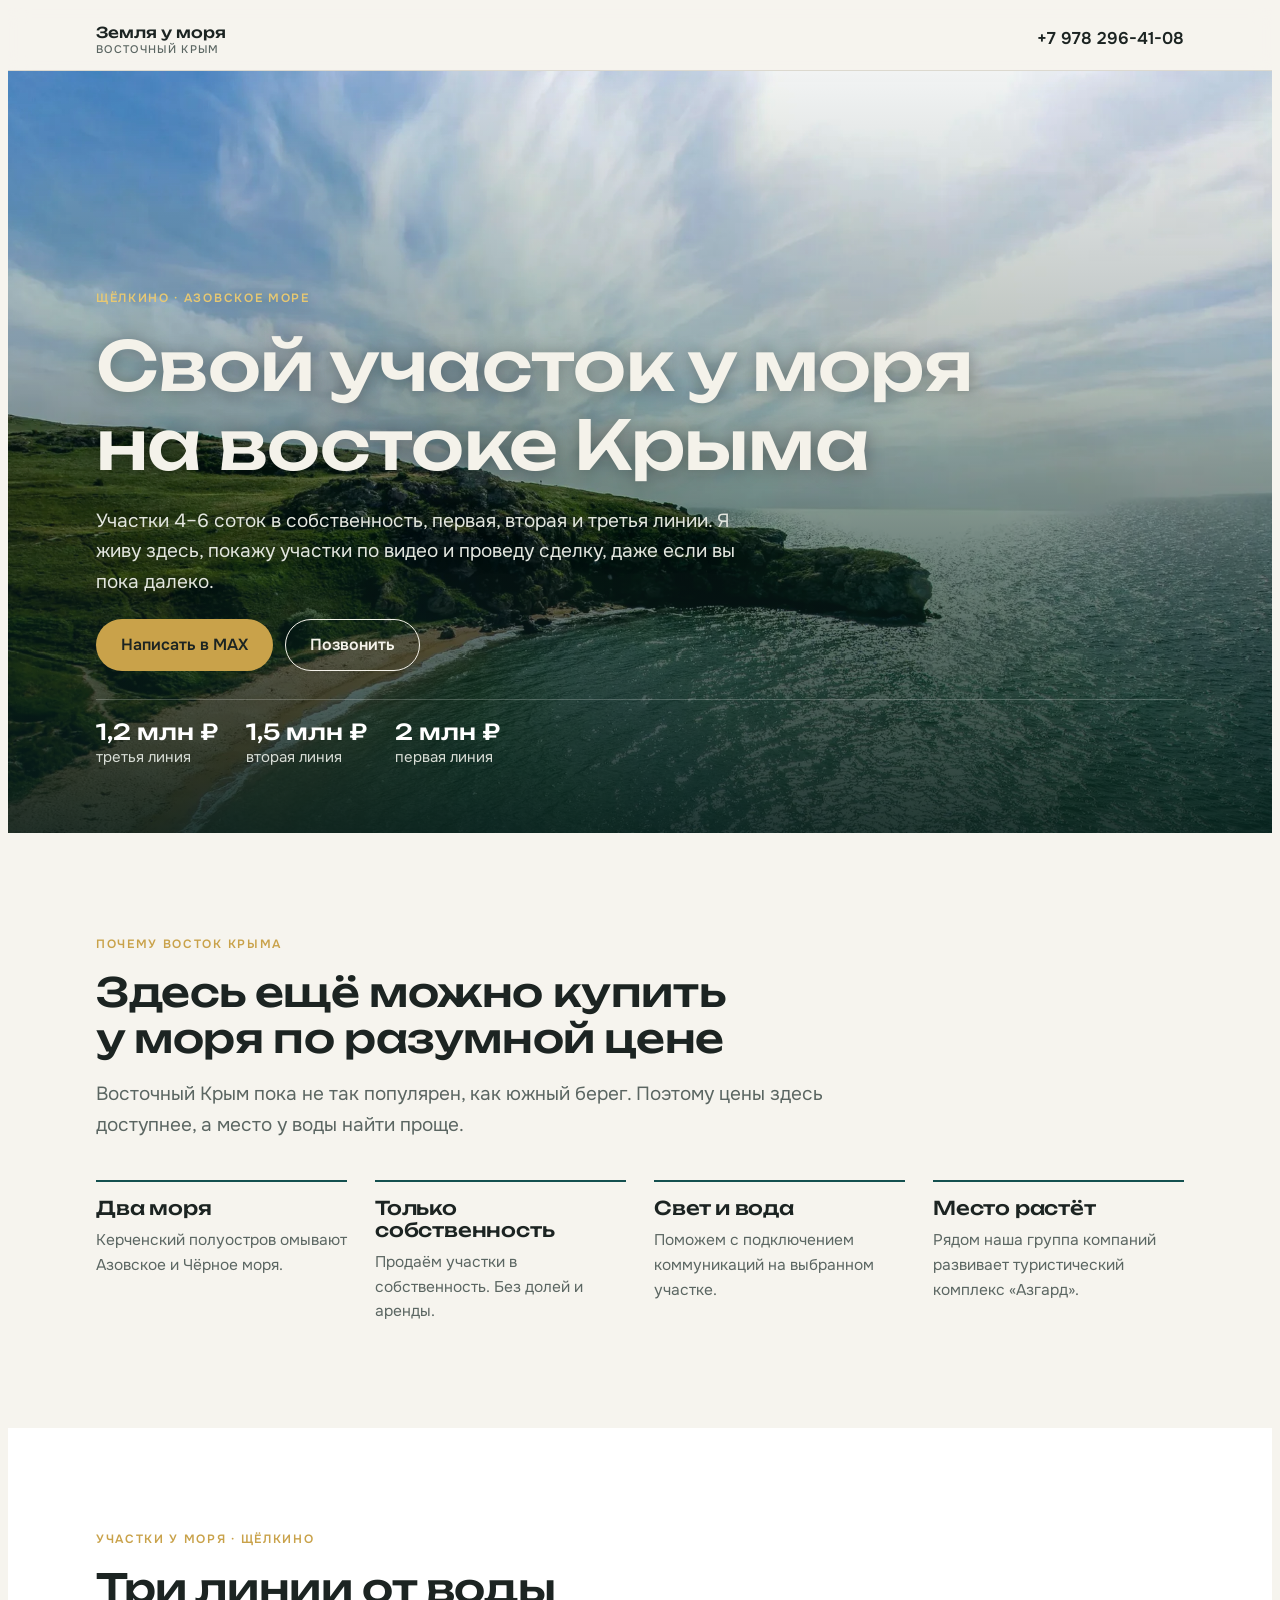
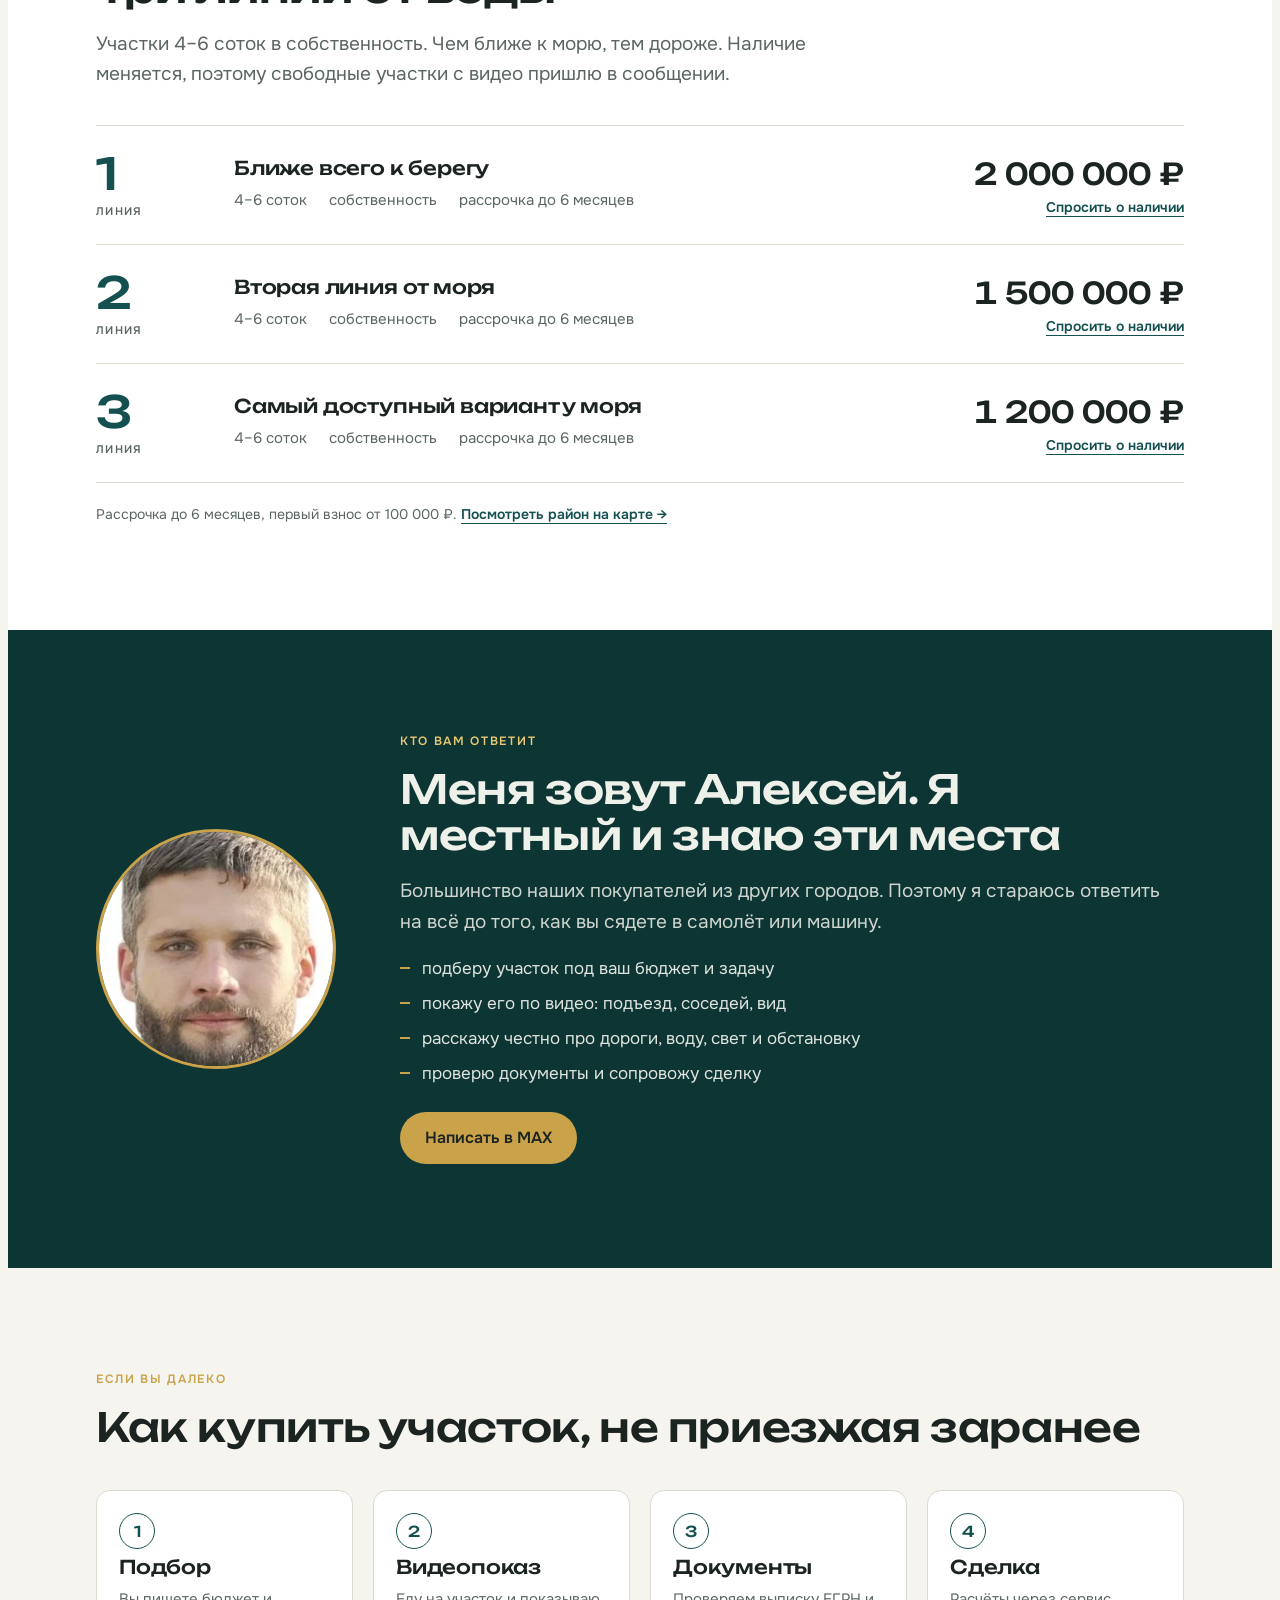
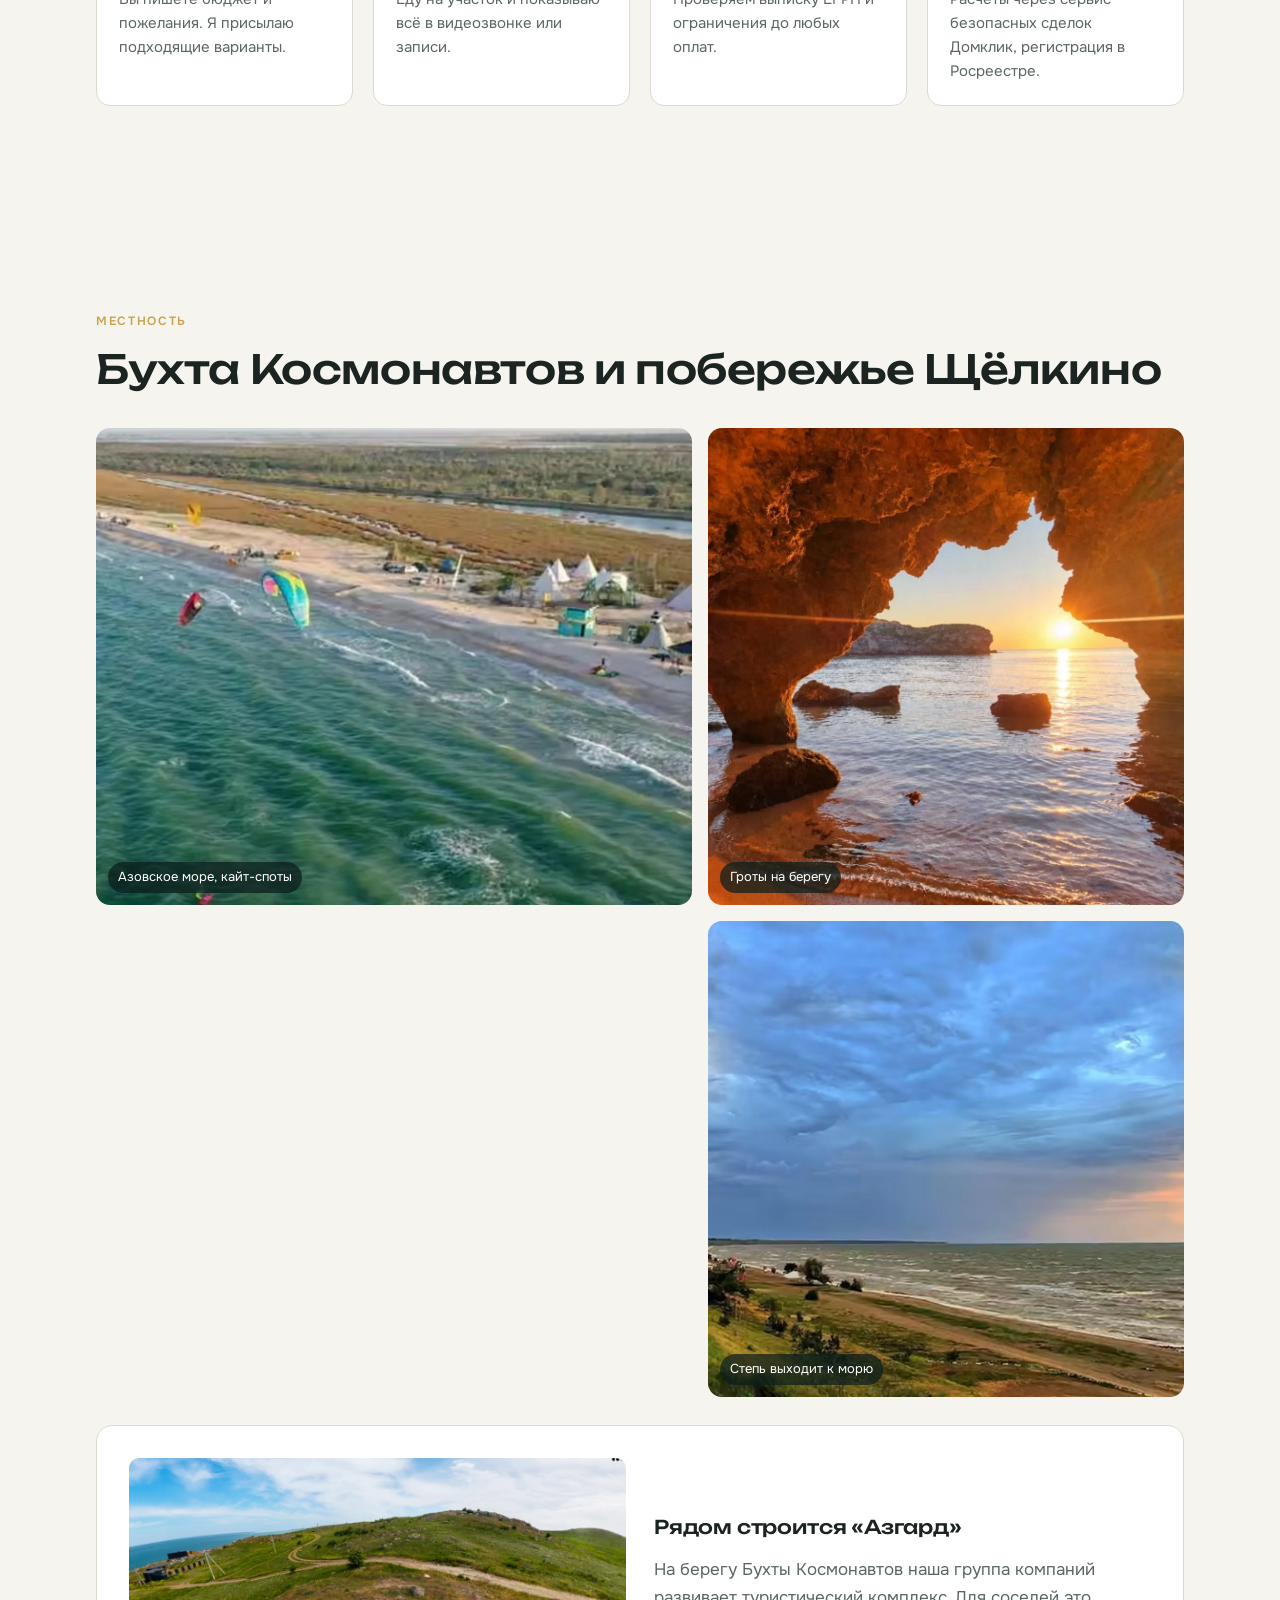
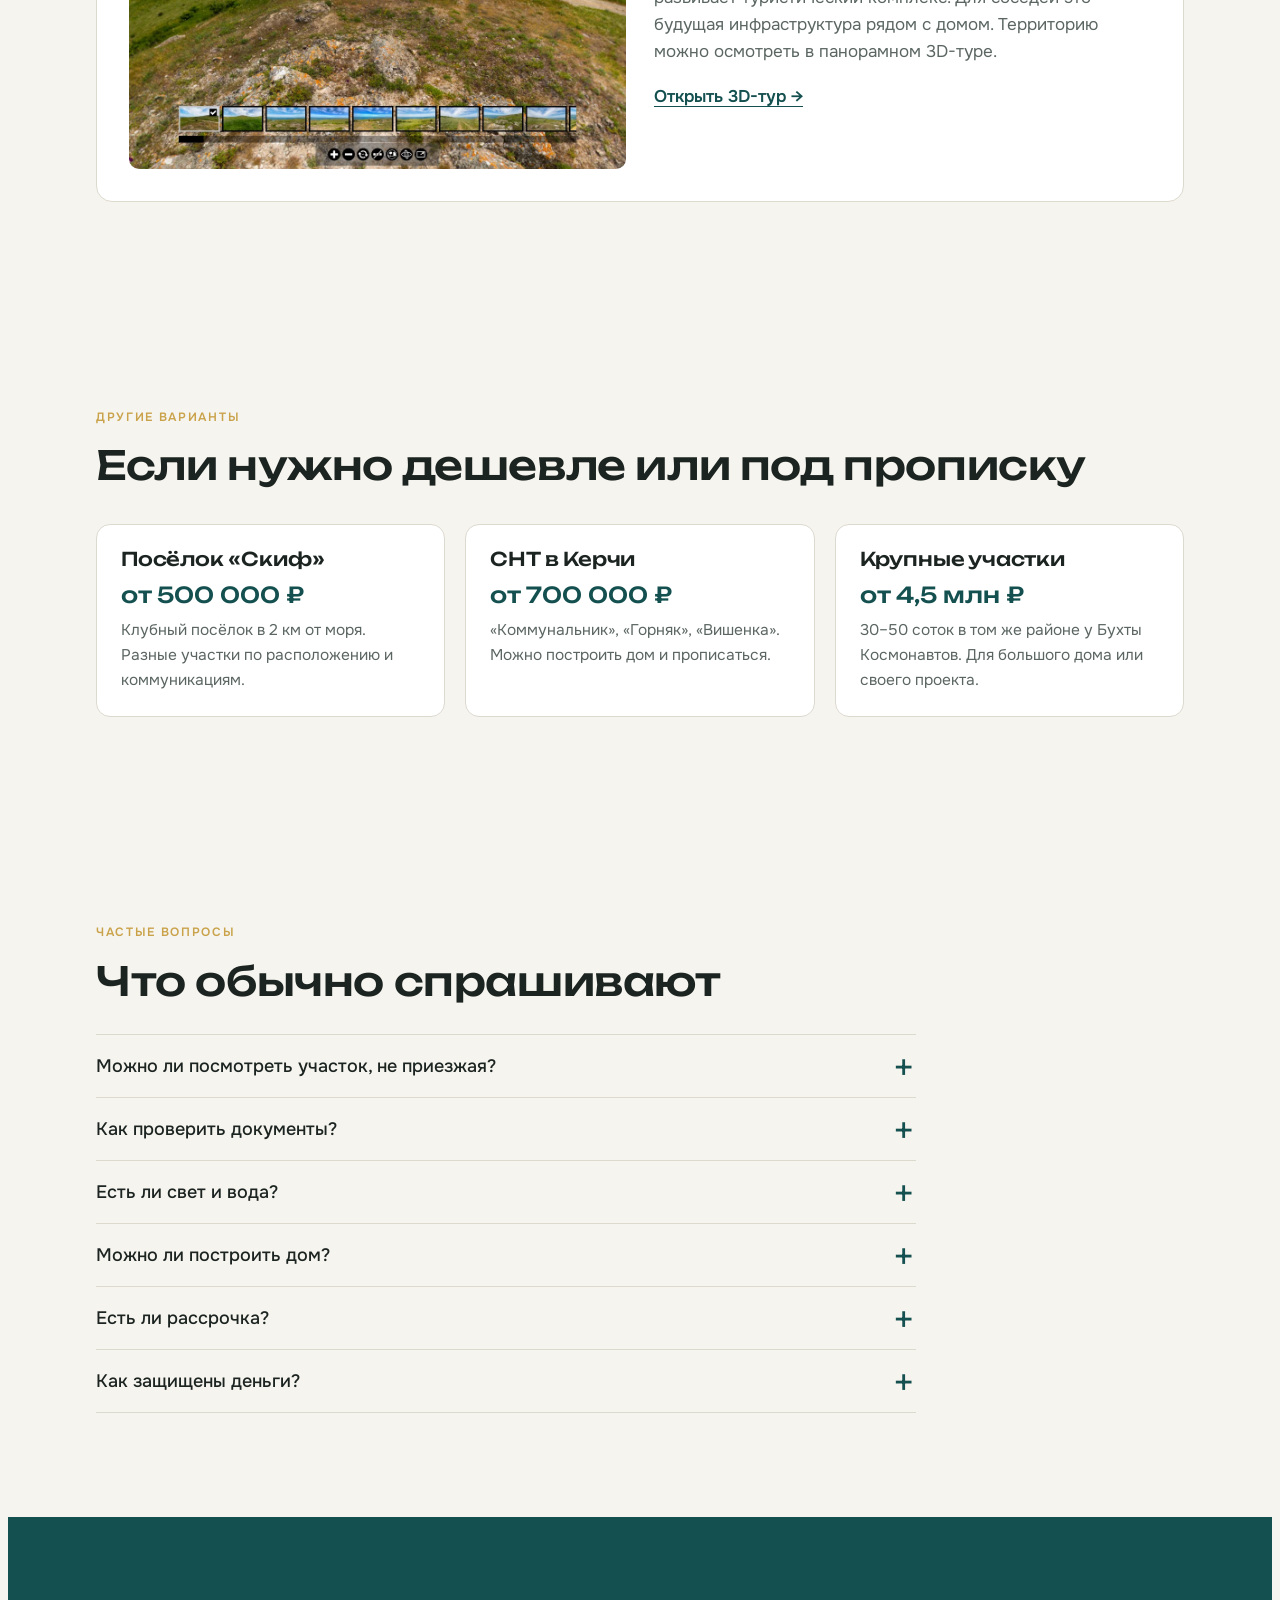
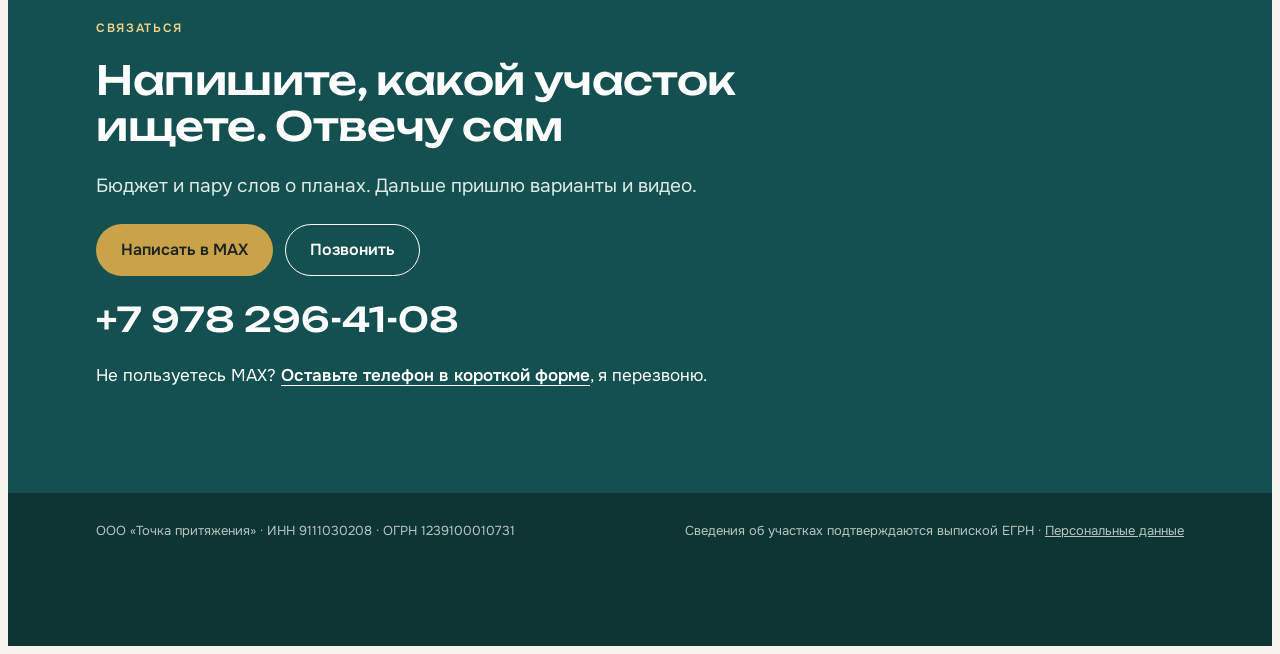
==== v2/index.html @ d7d58e3a "Add v2 landing page (Claude): sales-first structure, MAX as primary contact Separate page at /v2/; m" ====
<!doctype html>
<html lang="ru">
<head>
<meta charset="utf-8">
<meta name="viewport" content="width=device-width, initial-scale=1, viewport-fit=cover">
<title>Участки у моря в Щёлкино — Земля у моря</title>
<meta name="description" content="Участки 4–6 соток у Азовского моря в Щёлкино: первая линия 2 млн ₽, вторая 1,5 млн ₽, третья 1,2 млн ₽. Видеопоказ, проверка документов, сделка через Домклик.">
<meta name="robots" content="noindex, nofollow">
<meta name="theme-color" content="#0d3534">
<link rel="preload" as="image" href="img/hero.webp">
<link rel="preconnect" href="https://fonts.googleapis.com">
<link rel="stylesheet" href="https://fonts.googleapis.com/css2?family=Unbounded:wght@400;500;600&family=Onest:wght@400;500;600;700&display=swap">
<style>
/* Layout: широкое фото-открытие, дальше — один столбец «разговора» с покупателем, цены — таблица линий от воды к степи */
:root{
  --sea:#14504f;      /* Азовская вода */
  --sea-deep:#0d3534;
  --straw:#c9a24a;    /* сухая степная трава */
  --chalk:#f6f4ee;    /* известняк */
  --ink:#1c2422;
  --muted:#5b6662;
  --line:#dcd9cf;
  --card:#ffffff;
  --todo:#b4541f;
  --display:"Unbounded","Arial Black",system-ui,sans-serif;
  --body:"Onest",system-ui,-apple-system,"Segoe UI",sans-serif;
  --gut-l:max(16px, env(safe-area-inset-left,0px));
  --gut-r:max(16px, env(safe-area-inset-right,0px));
}
@media (prefers-color-scheme: dark){:root:not([data-theme="light"]){
  --sea:#2f8a86;--sea-deep:#0f2726;--straw:#d9b765;--chalk:#121816;--ink:#e9ece8;--muted:#a3ada9;--line:#2c3633;--card:#19211f;--todo:#e58a55;color-scheme:dark}}
:root[data-theme="dark"]{--sea:#2f8a86;--sea-deep:#0f2726;--straw:#d9b765;--chalk:#121816;--ink:#e9ece8;--muted:#a3ada9;--line:#2c3633;--card:#19211f;--todo:#e58a55;color-scheme:dark}

*{box-sizing:border-box}
body{background:var(--chalk);color:var(--ink);font:400 17px/1.6 var(--body);-webkit-font-smoothing:antialiased}
.wrap{max-width:1120px;margin:0 auto;padding-left:var(--gut-l);padding-right:var(--gut-r)}
h1,h2,h3{font-family:var(--display);font-weight:500;letter-spacing:-.01em;line-height:1.15;text-wrap:balance;margin:0}
h2{font-size:clamp(26px,4vw,40px)}
h3{font-size:19px;font-weight:500}
p{margin:0}
a{color:inherit}
.label{font:600 12px/1.2 var(--body);letter-spacing:.14em;text-transform:uppercase;color:var(--straw)}
section{padding-block:clamp(56px,9vw,104px)}
.stack{display:grid;gap:18px}
.lead{font-size:clamp(17px,2vw,19px);color:var(--muted);max-width:60ch}
.todo-unused{display:inline-block;border:1px dashed var(--todo);color:var(--todo);border-radius:4px;padding:0 6px;font-size:.82em;font-weight:600;white-space:nowrap}

/* кнопки */
.btns{display:flex;flex-wrap:wrap;gap:12px}
.btn{display:inline-flex;align-items:center;justify-content:center;gap:8px;min-height:52px;padding:0 24px;border-radius:999px;font:600 16px var(--body);text-decoration:none;border:1.5px solid transparent;transition:transform .15s, background .15s}
.btn:hover{transform:translateY(-1px)}
.btn:focus-visible,a:focus-visible,summary:focus-visible{outline:3px solid var(--straw);outline-offset:3px}
.btn-max{background:var(--straw);color:#1c2422}
.btn-call{border-color:currentColor;color:inherit}
.btn-sea{background:var(--sea);color:#fff}

/* шапка */
.top{position:sticky;top:env(safe-area-inset-top,0px);z-index:20;background:color-mix(in srgb,var(--chalk) 92%,transparent);backdrop-filter:blur(10px);border-bottom:1px solid var(--line)}
body::before{content:"";position:fixed;inset:0 0 auto;height:env(safe-area-inset-top,0px);z-index:30;background:var(--chalk)}
.top .wrap{display:flex;align-items:center;justify-content:space-between;gap:16px;min-height:62px}
.brand{font:500 15px var(--display);text-decoration:none}
.brand small{display:block;font:500 11px var(--body);letter-spacing:.12em;text-transform:uppercase;color:var(--muted)}
.top-phone{font-weight:600;text-decoration:none;white-space:nowrap}

/* hero */
.hero{position:relative;padding:0;background:var(--sea-deep);color:#f4f2ea;overflow:hidden}
.hero img{position:absolute;inset:0;width:100%;height:100%;object-fit:cover;opacity:.95}
.hero::after{content:"";position:absolute;inset:0;background:linear-gradient(180deg,rgba(8,30,29,0) 0%,rgba(8,30,29,.25) 40%,rgba(8,30,29,.88) 100%)}
.hero .wrap{position:relative;z-index:1;padding-block:clamp(120px,22vw,220px) clamp(36px,6vw,64px);display:grid;gap:22px}
.hero h1,.hero .lead{text-shadow:0 1px 18px rgba(0,0,0,.35)}
.hero h1{font-size:clamp(32px,6.2vw,68px);max-width:15ch}
.hero .lead{color:#e3e6df;max-width:52ch}
.hero .label{color:#e7c873}
.hero-price{display:flex;flex-wrap:wrap;gap:8px 28px;font-size:15px;color:#d8ddd6;border-top:1px solid rgba(255,255,255,.22);padding-top:18px;margin-top:6px}
.hero-price b{font:500 22px var(--display);color:#fff;display:block}

/* почему восток */
.why-grid{display:grid;grid-template-columns:repeat(4,minmax(0,1fr));gap:28px;margin-top:40px}
.why-grid div{display:grid;gap:8px;align-content:start;border-top:2px solid var(--sea);padding-top:16px}
.why-grid p{color:var(--muted);font-size:15.5px}

/* цены */
.prices{background:var(--card)}
.lines{margin-top:36px;border-top:1px solid var(--line)}
.line{display:grid;grid-template-columns:110px minmax(0,1fr) auto;gap:20px 28px;align-items:center;padding-block:26px;border-bottom:1px solid var(--line)}
.line-no{font:500 44px/1 var(--display);color:var(--sea)}
.line-no small{display:block;font:600 11px var(--body);letter-spacing:.12em;text-transform:uppercase;color:var(--muted);margin-top:8px}
.facts{display:flex;flex-wrap:wrap;gap:6px 22px;color:var(--muted);font-size:15px}
.facts span{display:inline-flex;gap:6px;align-items:baseline}
.line-price{font:500 clamp(22px,3vw,30px) var(--display);font-variant-numeric:tabular-nums;white-space:nowrap;text-align:right}
.line-price a{display:block;font:600 14px var(--body);color:var(--sea);margin-top:6px;text-underline-offset:4px}
.under-note{margin-top:20px;font-size:14px;color:var(--muted)}

/* Алексей */
.me{background:var(--sea-deep);color:#eef0ea}
.me .wrap{display:grid;grid-template-columns:240px minmax(0,1fr);gap:clamp(28px,5vw,64px);align-items:center}
.me img{width:100%;max-width:240px;aspect-ratio:1;object-fit:cover;border-radius:50%;border:3px solid var(--straw)}
.me .lead{color:#cfd6d0}
.me ul{margin:0;padding:0;list-style:none;display:grid;gap:8px;color:#dfe4de}
.me li{padding-left:22px;position:relative}
.me li::before{content:"";position:absolute;left:0;top:.7em;width:10px;height:2px;background:var(--straw)}
.me .label{color:#e7c873}

/* дистанционная покупка */
.steps{display:grid;grid-template-columns:repeat(4,minmax(0,1fr));gap:20px;margin-top:40px;counter-reset:s}
.step{background:var(--card);border:1px solid var(--line);border-radius:14px;padding:22px;display:grid;gap:8px;align-content:start}
.step::before{counter-increment:s;content:counter(s);font:500 15px var(--display);color:var(--sea);width:34px;height:34px;border-radius:50%;border:1.5px solid var(--sea);display:grid;place-items:center}
.step p{color:var(--muted);font-size:15px}

/* место */
.place-grid{display:grid;grid-template-columns:1.25fr 1fr;gap:16px;margin-top:36px}
.place-grid figure{margin:0;position:relative;border-radius:14px;overflow:hidden;background:var(--line);min-height:0}
.place-grid img{width:100%;height:100%;object-fit:cover;display:block}
.place-grid figcaption{position:absolute;left:12px;bottom:12px;background:rgba(10,30,29,.72);color:#fff;font-size:13px;padding:5px 10px;border-radius:999px}
.place-side{display:grid;gap:16px;grid-template-rows:1fr 1fr}
.place-main{aspect-ratio:4/3.2}
.azgard{margin-top:28px;display:grid;grid-template-columns:minmax(0,1fr) minmax(0,1fr);gap:28px;align-items:center;background:var(--card);border:1px solid var(--line);border-radius:16px;padding:clamp(20px,3vw,32px)}
.azgard img{width:100%;border-radius:10px;aspect-ratio:16/10;object-fit:cover;display:block}
.azgard p{color:var(--muted)}
.text-link{font-weight:600;color:var(--sea);text-underline-offset:4px}

/* другие варианты */
.alt-grid{display:grid;grid-template-columns:repeat(3,minmax(0,1fr));gap:20px;margin-top:36px}
.alt{background:var(--card);border:1px solid var(--line);border-radius:14px;padding:24px;display:grid;gap:10px;align-content:start}
.alt .from{font:500 22px var(--display);color:var(--sea)}
.alt p{color:var(--muted);font-size:15.5px}

/* вопросы */
.faq{margin-top:30px;border-top:1px solid var(--line);max-width:820px}
details{border-bottom:1px solid var(--line)}
summary{cursor:pointer;list-style:none;padding:20px 40px 20px 0;font:500 18px var(--body);position:relative}
summary::-webkit-details-marker{display:none}
summary::after{content:"+";position:absolute;right:4px;top:14px;font:400 28px var(--display);color:var(--sea)}
details[open] summary::after{content:"−"}
details p{padding:0 0 20px;color:var(--muted);max-width:65ch}

/* финал */
.final{background:var(--sea);color:#fff;text-align:left}
.final .wrap{display:grid;gap:22px}
.final h2{max-width:20ch}
.final .lead{color:#dcebe8}
.final .phone-big{font:500 clamp(24px,4vw,34px) var(--display);user-select:all}
.final .form-link{color:#fff;font-weight:600;text-underline-offset:4px}

footer{background:var(--sea-deep);color:#b9c4bf;font-size:13px;padding-block:28px calc(28px + 76px)}
footer .wrap{display:flex;flex-wrap:wrap;justify-content:space-between;gap:12px}

/* липкая панель на телефоне */
.dock{display:none}
@media (max-width:760px){
  body{font-size:17px}
  .top-phone{font-size:14px}
  .why-grid,.steps,.alt-grid{grid-template-columns:1fr}
  .why-grid{gap:22px}
  .line{grid-template-columns:64px minmax(0,1fr);padding-block:22px}
  .line-no{font-size:34px}
  .line-price{grid-column:1/-1;text-align:left;display:flex;justify-content:space-between;align-items:baseline;gap:12px}
  .line-price a{margin:0}
  .me .wrap{grid-template-columns:1fr}
  .me img{max-width:150px}
  .place-grid{grid-template-columns:1fr}
  .place-side{grid-template-rows:none;grid-template-columns:1fr 1fr}
  .place-side figure{aspect-ratio:1}
  .azgard{grid-template-columns:1fr}
  .btns .btn{flex:1 1 100%}
  .dock{display:flex;gap:10px;position:fixed;left:0;right:0;bottom:0;z-index:40;background:var(--card);border-top:1px solid var(--line);padding:10px var(--gut-r) calc(10px + env(safe-area-inset-bottom,0px)) var(--gut-l)}
  .dock .btn{flex:1;min-height:48px;padding:0 12px;font-size:15px}
  .dock .btn-call{color:var(--ink)}
}
@media (prefers-reduced-motion:reduce){*{transition:none!important}}
img{max-width:100%}
</style>

</head>
<body>
<header class="top">
  <div class="wrap">
    <a class="brand" href="#start">Земля у моря<small>Восточный Крым</small></a>
    <a class="top-phone" href="tel:+79782964108">+7 978 296-41-08</a>
  </div>
</header>

<main id="start">
  <section class="hero">
    <img src="img/hero.webp" alt="Берег Азовского моря у Щёлкино" fetchpriority="high">
    <div class="wrap">
      <p class="label">Щёлкино · Азовское море</p>
      <h1>Свой участок у моря на востоке Крыма</h1>
      <p class="lead">Участки 4–6 соток в собственность, первая, вторая и третья линии. Я живу здесь, покажу участки по видео и проведу сделку, даже если вы пока далеко.</p>
      <div class="btns">
        <a class="btn btn-max" href="https://max.ru/u/f9LHodD0cOLz-leCnvMTNQNCGHl_K2LRundalWSaDo_sZQo77Q3Mp65kQ8g" target="_blank" rel="noopener">Написать в MAX</a>
        <a class="btn btn-call" href="tel:+79782964108">Позвонить</a>
      </div>
      <div class="hero-price">
        <span><b>1,2 млн ₽</b>третья линия</span>
        <span><b>1,5 млн ₽</b>вторая линия</span>
        <span><b>2 млн ₽</b>первая линия</span>
      </div>
    </div>
  </section>

  <section class="why">
    <div class="wrap">
      <div class="stack">
        <p class="label">Почему восток Крыма</p>
        <h2>Здесь ещё можно купить у моря по разумной цене</h2>
        <p class="lead">Восточный Крым пока не так популярен, как южный берег. Поэтому цены здесь доступнее, а место у воды найти проще.</p>
      </div>
      <div class="why-grid">
        <div><h3>Два моря</h3><p>Керченский полуостров омывают Азовское и Чёрное моря.</p></div>
        <div><h3>Только собственность</h3><p>Продаём участки в собственность. Без долей и аренды.</p></div>
        <div><h3>Свет и вода</h3><p>Поможем с подключением коммуникаций на выбранном участке.</p></div>
        <div><h3>Место растёт</h3><p>Рядом наша группа компаний развивает туристический комплекс «Азгард».</p></div>
      </div>
    </div>
  </section>

  <section class="prices" id="ceny">
    <div class="wrap">
      <div class="stack">
        <p class="label">Участки у моря · Щёлкино</p>
        <h2>Три линии от воды</h2>
        <p class="lead">Участки 4–6 соток в собственность. Чем ближе к морю, тем дороже. Наличие меняется, поэтому свободные участки с видео пришлю в сообщении.</p>
      </div>
      <div class="lines">
        <div class="line">
          <div class="line-no">1<small>линия</small></div>
          <div class="stack" style="gap:8px">
            <h3>Ближе всего к берегу</h3>
            <div class="facts"><span>4–6 соток</span><span>собственность</span><span>рассрочка до 6 месяцев</span></div>
          </div>
          <div class="line-price">2 000 000 ₽<a href="https://max.ru/u/f9LHodD0cOLz-leCnvMTNQNCGHl_K2LRundalWSaDo_sZQo77Q3Mp65kQ8g" target="_blank" rel="noopener">Спросить о наличии</a></div>
        </div>
        <div class="line">
          <div class="line-no">2<small>линия</small></div>
          <div class="stack" style="gap:8px">
            <h3>Вторая линия от моря</h3>
            <div class="facts"><span>4–6 соток</span><span>собственность</span><span>рассрочка до 6 месяцев</span></div>
          </div>
          <div class="line-price">1 500 000 ₽<a href="https://max.ru/u/f9LHodD0cOLz-leCnvMTNQNCGHl_K2LRundalWSaDo_sZQo77Q3Mp65kQ8g" target="_blank" rel="noopener">Спросить о наличии</a></div>
        </div>
        <div class="line">
          <div class="line-no">3<small>линия</small></div>
          <div class="stack" style="gap:8px">
            <h3>Самый доступный вариант у моря</h3>
            <div class="facts"><span>4–6 соток</span><span>собственность</span><span>рассрочка до 6 месяцев</span></div>
          </div>
          <div class="line-price">1 200 000 ₽<a href="https://max.ru/u/f9LHodD0cOLz-leCnvMTNQNCGHl_K2LRundalWSaDo_sZQo77Q3Mp65kQ8g" target="_blank" rel="noopener">Спросить о наличии</a></div>
        </div>
      </div>
      <p class="under-note">Рассрочка до 6 месяцев, первый взнос от 100 000 ₽. <a class="text-link" href="https://yandex.ru/maps/?ll=35.762454%2C45.398889&z=13" target="_blank" rel="noopener">Посмотреть район на карте →</a></p>
    </div>
  </section>

  <section class="me" id="aleksey">
    <div class="wrap">
      <img src="img/portrait.webp" alt="Алексей" loading="lazy">
      <div class="stack">
        <p class="label">Кто вам ответит</p>
        <h2>Меня зовут Алексей. Я местный и знаю эти места</h2>
        <p class="lead">Большинство наших покупателей из других городов. Поэтому я стараюсь ответить на всё до того, как вы сядете в самолёт или машину.</p>
        <ul>
          <li>подберу участок под ваш бюджет и задачу</li>
          <li>покажу его по видео: подъезд, соседей, вид</li>
          <li>расскажу честно про дороги, воду, свет и обстановку</li>
          <li>проверю документы и сопровожу сделку</li>
        </ul>
        <div class="btns" style="margin-top:6px">
          <a class="btn btn-max" href="https://max.ru/u/f9LHodD0cOLz-leCnvMTNQNCGHl_K2LRundalWSaDo_sZQo77Q3Mp65kQ8g" target="_blank" rel="noopener">Написать в MAX</a>
        </div>
      </div>
    </div>
  </section>

  <section class="remote">
    <div class="wrap">
      <div class="stack">
        <p class="label">Если вы далеко</p>
        <h2>Как купить участок, не приезжая заранее</h2>
      </div>
      <div class="steps">
        <div class="step"><h3>Подбор</h3><p>Вы пишете бюджет и пожелания. Я присылаю подходящие варианты.</p></div>
        <div class="step"><h3>Видеопоказ</h3><p>Еду на участок и показываю всё в видеозвонке или записи.</p></div>
        <div class="step"><h3>Документы</h3><p>Проверяем выписку ЕГРН и ограничения до любых оплат.</p></div>
        <div class="step"><h3>Сделка</h3><p>Расчёты через сервис безопасных сделок Домклик, регистрация в Росреестре.</p></div>
      </div>
    </div>
  </section>

  <section class="place" id="mesto">
    <div class="wrap">
      <div class="stack">
        <p class="label">Местность</p>
        <h2>Бухта Космонавтов и побережье Щёлкино</h2>
      </div>
      <div class="place-grid">
        <figure class="place-main"><img src="img/coast-kite.webp" alt="Кайтеры у берега Азовского моря" loading="lazy"><figcaption>Азовское море, кайт-споты</figcaption></figure>
        <div class="place-side">
          <figure><img src="img/coast-grotto.webp" alt="Грот на берегу на закате" loading="lazy"><figcaption>Гроты на берегу</figcaption></figure>
          <figure><img src="img/coast-storm.webp" alt="Берег перед грозой" loading="lazy"><figcaption>Степь выходит к морю</figcaption></figure>
        </div>
      </div>
      <div class="azgard">
        <img src="img/tour-poster.webp" alt="Территория проекта «Азгард» у Бухты Космонавтов" loading="lazy">
        <div class="stack">
          <h3>Рядом строится «Азгард»</h3>
          <p>На берегу Бухты Космонавтов наша группа компаний развивает туристический комплекс. Для соседей это будущая инфраструктура рядом с домом. Территорию можно осмотреть в панорамном 3D-туре.</p>
          <a class="text-link" href="https://azgard-crimea.ru/" target="_blank" rel="noopener">Открыть 3D-тур →</a>
        </div>
      </div>
    </div>
  </section>

  <section class="other" id="drugie">
    <div class="wrap">
      <div class="stack">
        <p class="label">Другие варианты</p>
        <h2>Если нужно дешевле или под прописку</h2>
      </div>
      <div class="alt-grid">
        <div class="alt"><h3>Посёлок «Скиф»</h3><p class="from">от 500 000 ₽</p><p>Клубный посёлок в 2 км от моря. Разные участки по расположению и коммуникациям.</p></div>
        <div class="alt"><h3>СНТ в Керчи</h3><p class="from">от 700 000 ₽</p><p>«Коммунальник», «Горняк», «Вишенка». Можно построить дом и прописаться.</p></div>
        <div class="alt"><h3>Крупные участки</h3><p class="from">от 4,5 млн ₽</p><p>30–50 соток в том же районе у Бухты Космонавтов. Для большого дома или своего проекта.</p></div>
      </div>
    </div>
  </section>

  <section class="questions">
    <div class="wrap">
      <div class="stack">
        <p class="label">Частые вопросы</p>
        <h2>Что обычно спрашивают</h2>
      </div>
      <div class="faq">
        <details><summary>Можно ли посмотреть участок, не приезжая?</summary><p>Да. Я приеду на участок и покажу его по видео: подъезд, границы, соседей, вид на море. Приехать лично можно позже, перед сделкой.</p></details>
        <details><summary>Как проверить документы?</summary><p>До любых оплат вместе смотрим выписку ЕГРН: собственника, площадь, разрешённое использование и ограничения.</p></details>
        <details><summary>Есть ли свет и вода?</summary><p>Зависит от участка. По каждому варианту расскажу, что уже подведено и как подключить остальное. С подключением помогаем.</p></details>
        <details><summary>Можно ли построить дом?</summary><p>Да, обсудим это при подборе. Можем построить дом на вашем участке.</p></details>
        <details><summary>Есть ли рассрочка?</summary><p>Да, до 6 месяцев, первый взнос от 100 000 ₽. Подробные условия по конкретному участку расскажу в разговоре.</p></details>
        <details><summary>Как защищены деньги?</summary><p>Расчёты проходят через сервис безопасных сделок Домклик. Продавец получает деньги после регистрации перехода права в Росреестре.</p></details>
      </div>
    </div>
  </section>

  <section class="final" id="svyaz">
    <div class="wrap">
      <p class="label" style="color:#f0d48c">Связаться</p>
      <h2>Напишите, какой участок ищете. Отвечу сам</h2>
      <p class="lead">Бюджет и пару слов о планах. Дальше пришлю варианты и видео.</p>
      <div class="btns">
        <a class="btn btn-max" href="https://max.ru/u/f9LHodD0cOLz-leCnvMTNQNCGHl_K2LRundalWSaDo_sZQo77Q3Mp65kQ8g" target="_blank" rel="noopener">Написать в MAX</a>
        <a class="btn btn-call" href="tel:+79782964108">Позвонить</a>
      </div>
      <p class="phone-big">+7 978 296-41-08</p>
      <p>Не пользуетесь MAX? <a class="form-link" href="https://forms.yandex.ru/u/6adc777e852af3c4d5fc9a8f/" target="_blank" rel="noopener">Оставьте телефон в короткой форме</a>, я перезвоню.</p>
    </div>
  </section>
</main>

<footer>
  <div class="wrap">
    <span>ООО «Точка притяжения» · ИНН 9111030208 · ОГРН 1239100010731</span>
    <span>Сведения об участках подтверждаются выпиской ЕГРН · <a href="../politika.html">Персональные данные</a></span>
  </div>
</footer>

<nav class="dock" aria-label="Быстрая связь">
  <a class="btn btn-max" href="https://max.ru/u/f9LHodD0cOLz-leCnvMTNQNCGHl_K2LRundalWSaDo_sZQo77Q3Mp65kQ8g" target="_blank" rel="noopener">Написать в MAX</a>
  <a class="btn btn-call" href="tel:+79782964108">Позвонить</a>
</nav>

</body>
</html>
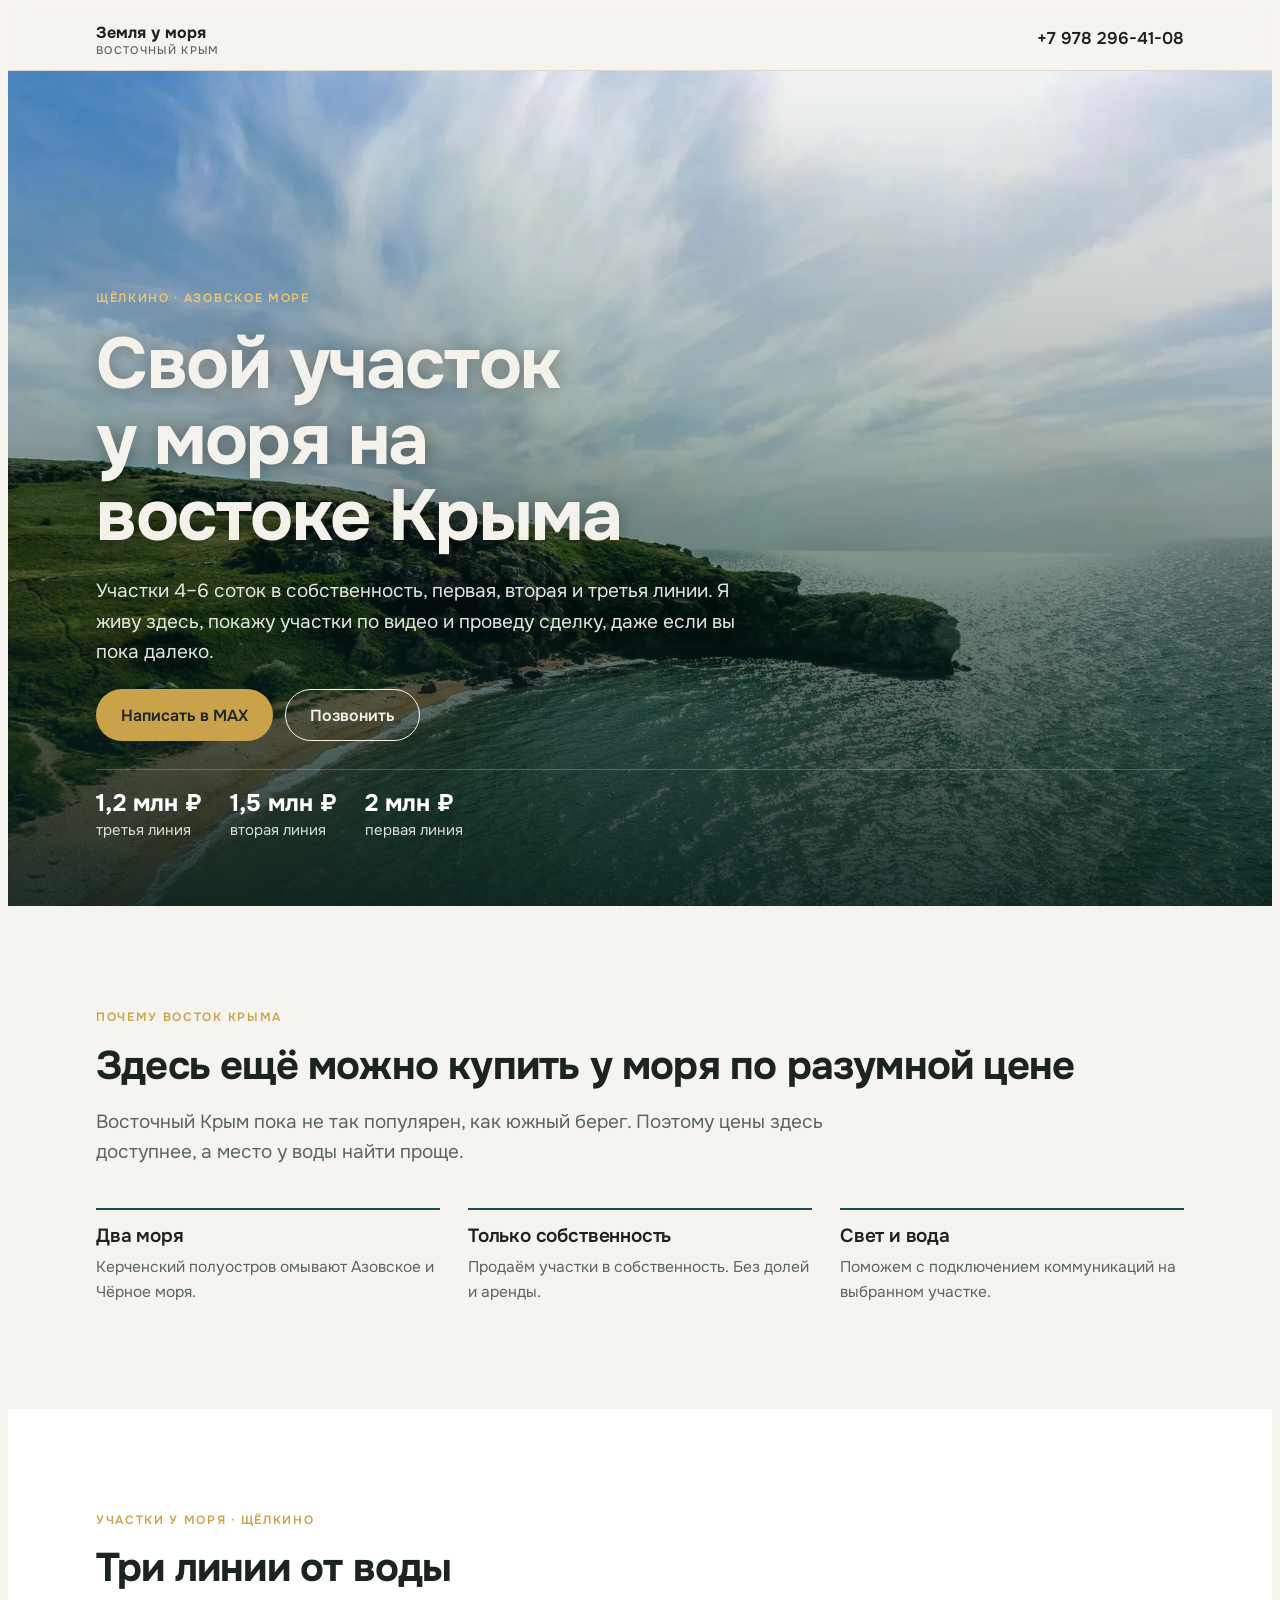
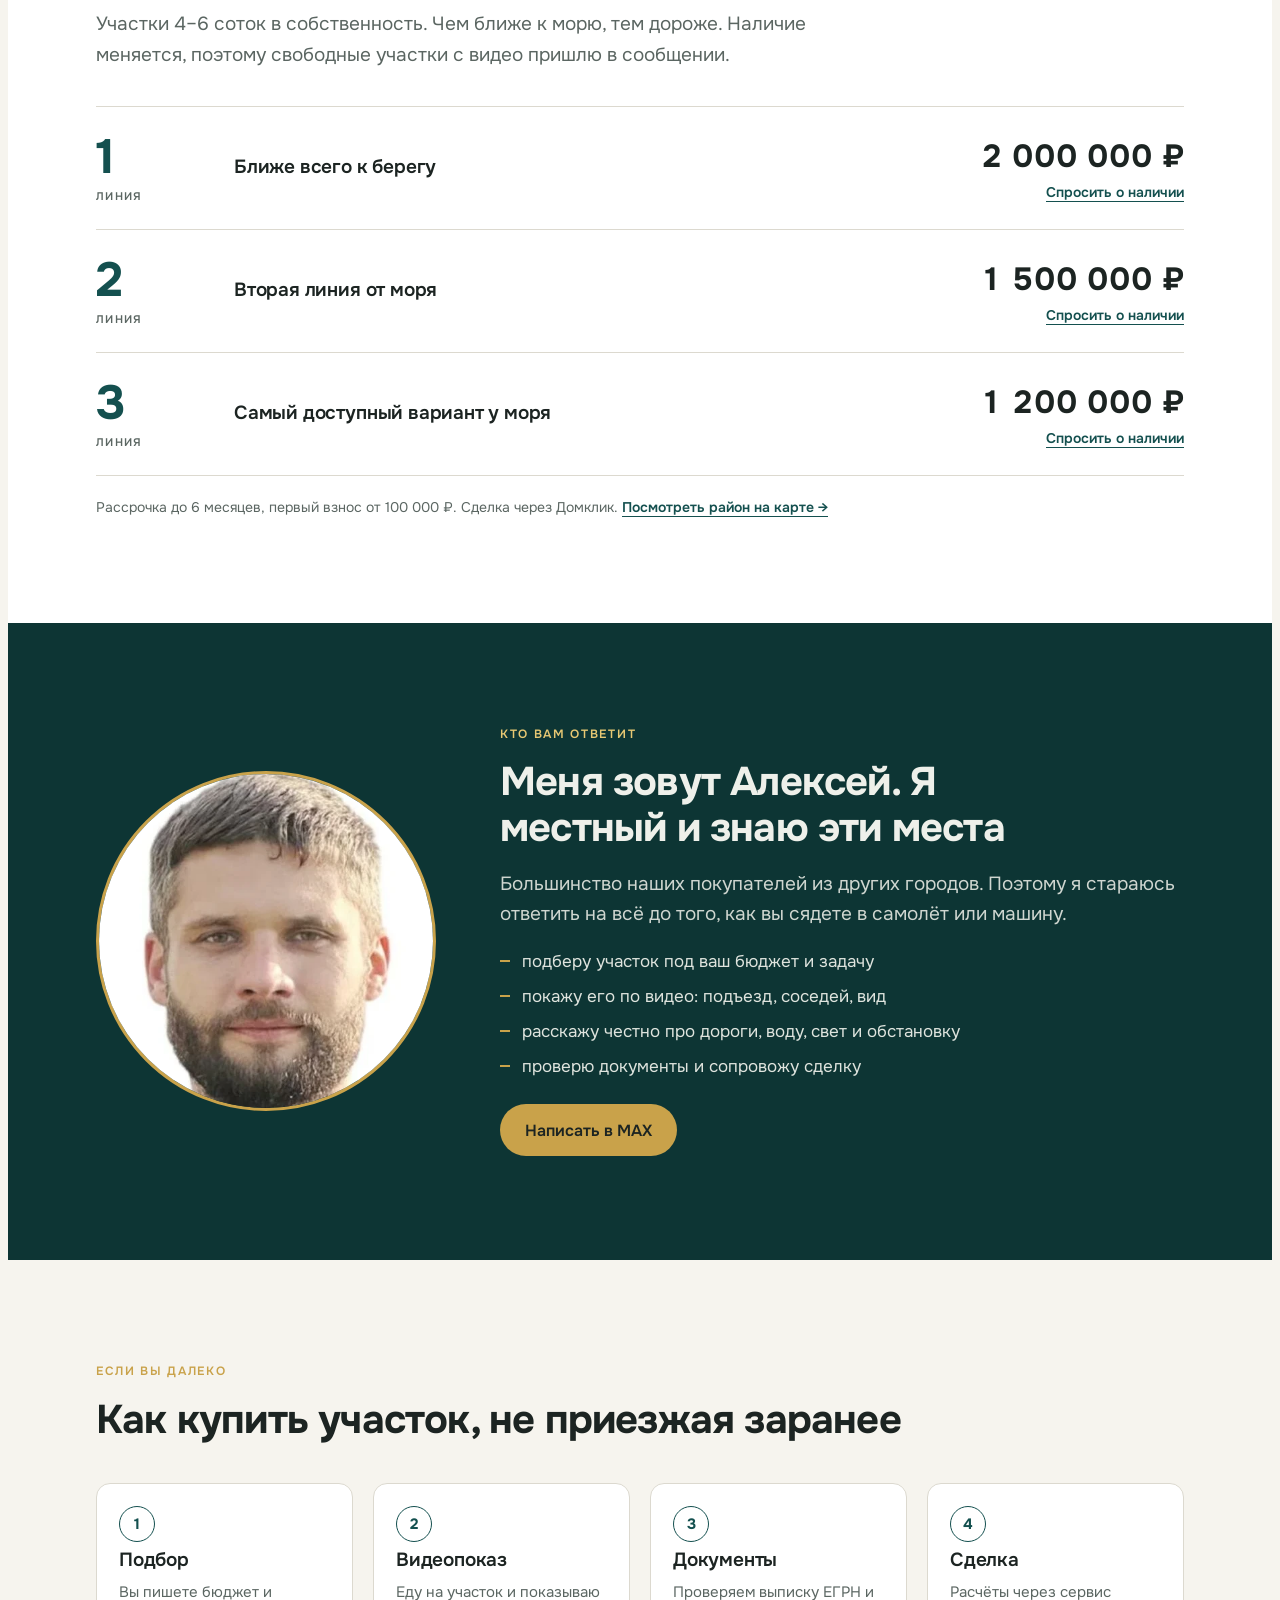
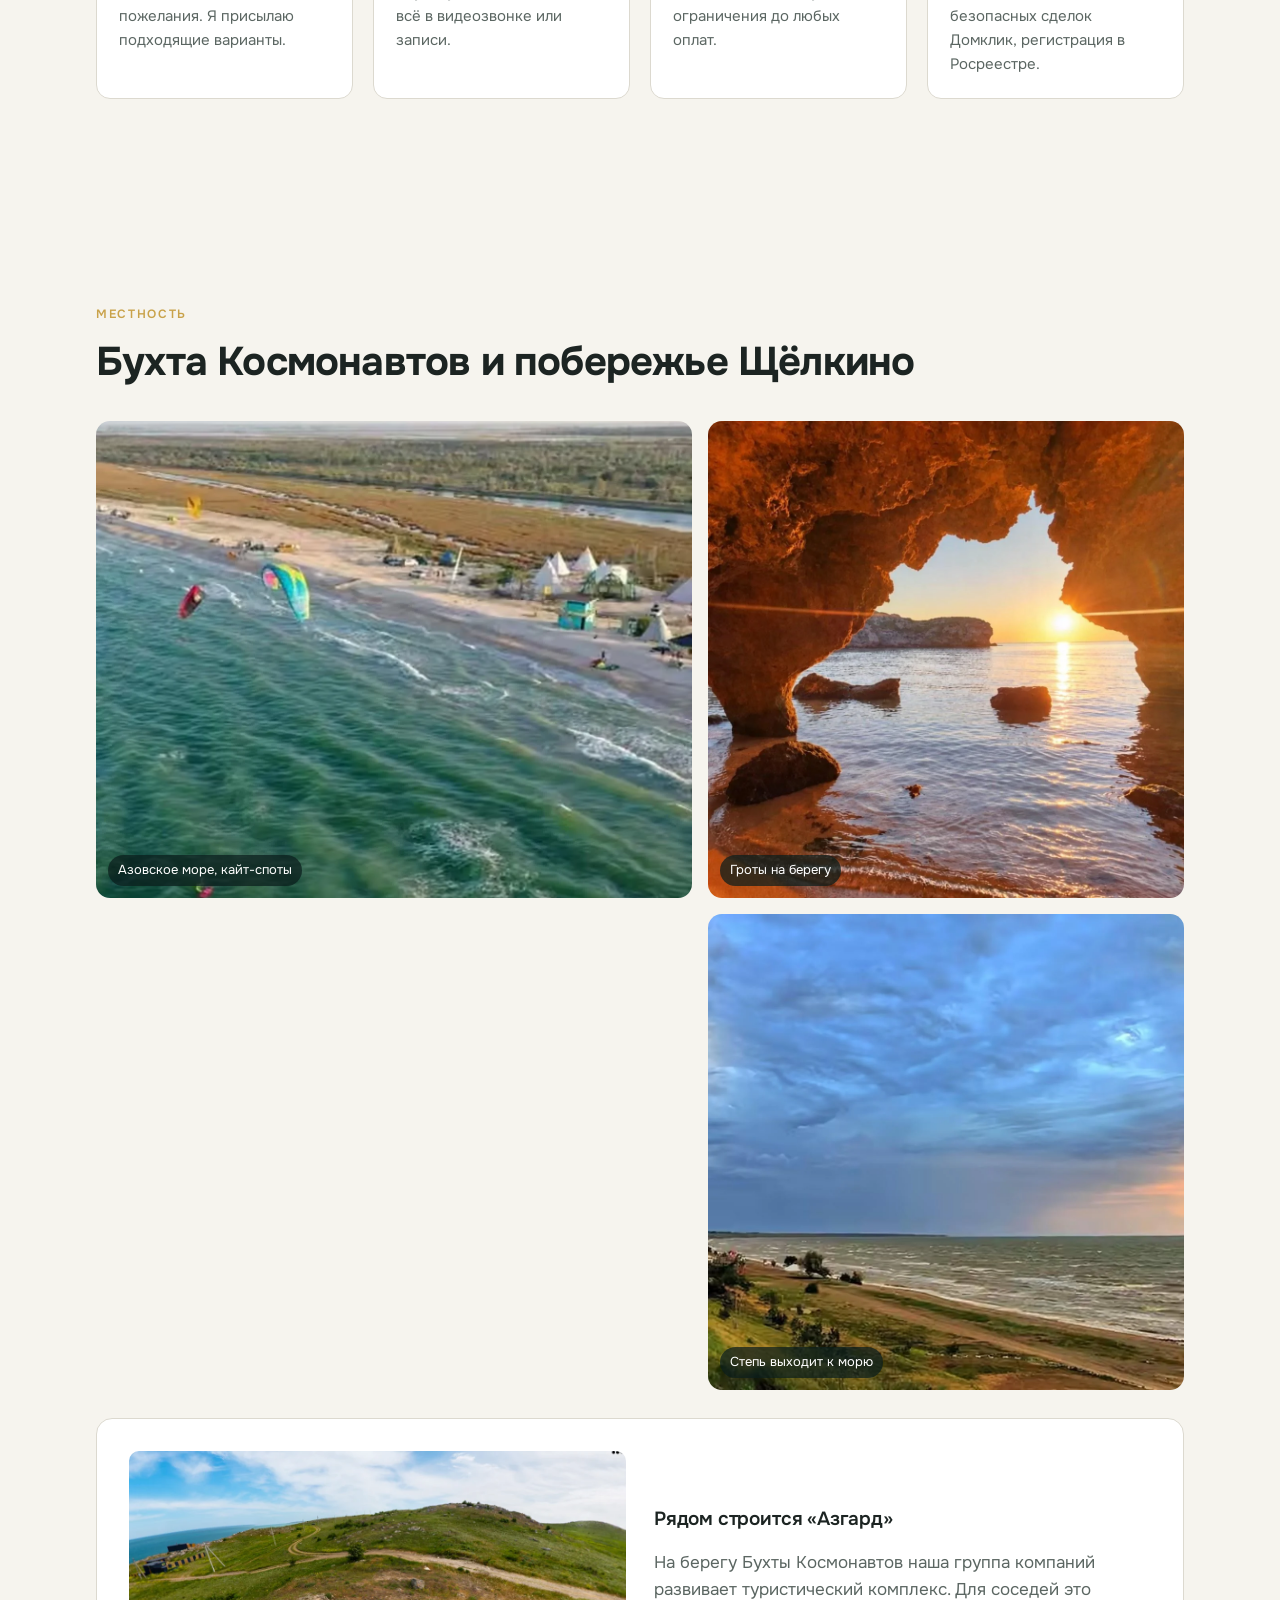
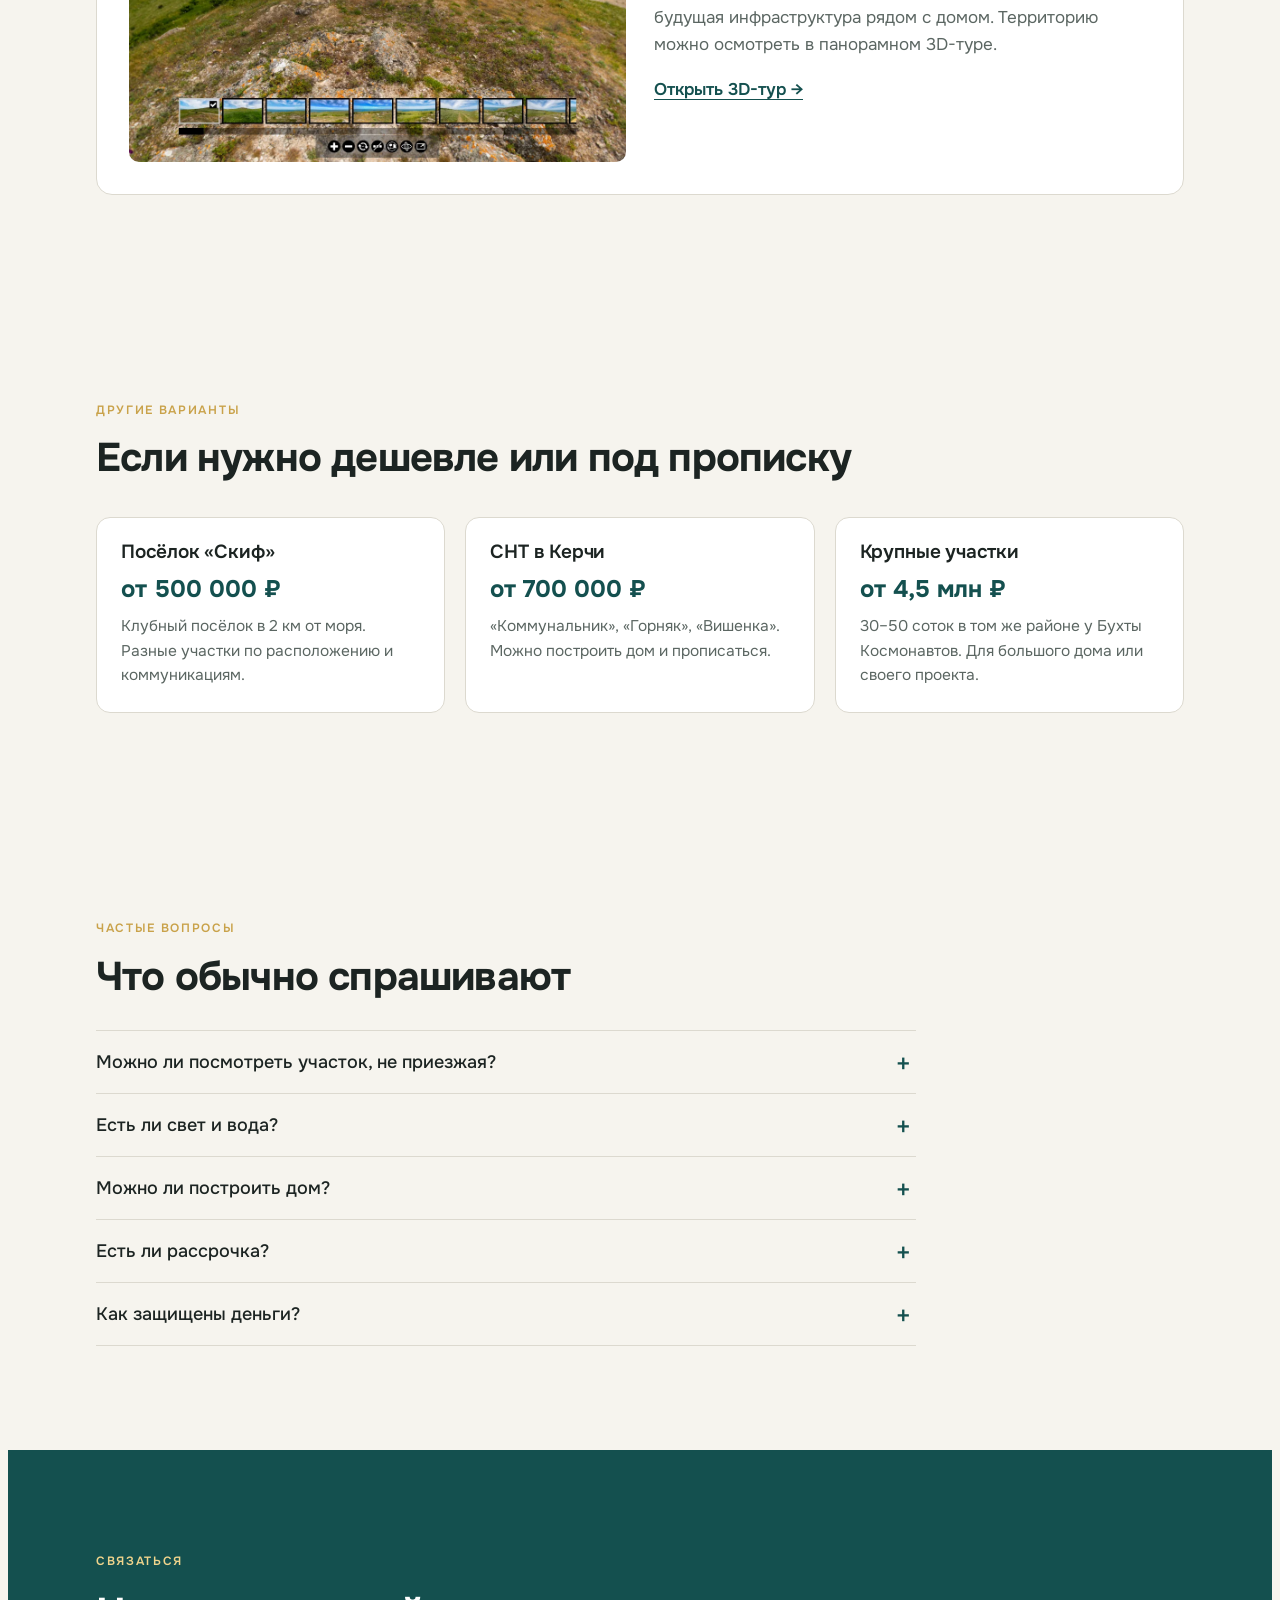
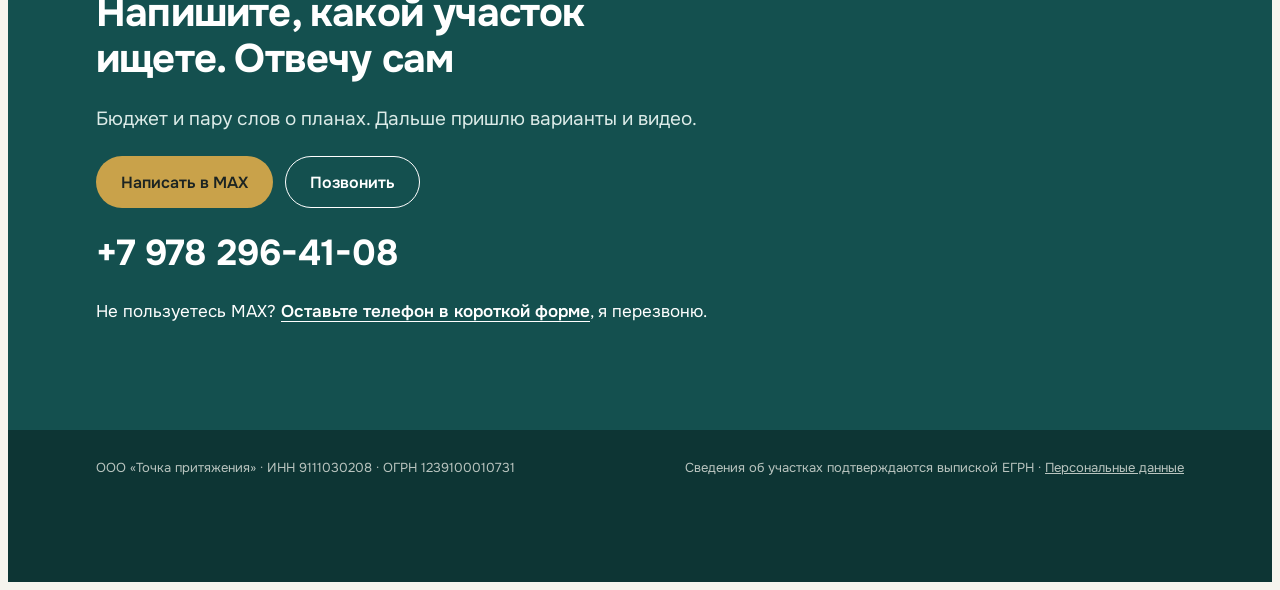
==== commit 6aa3c69a: "Landing: larger portrait, single Onest family, remove repeated facts and duplicate blocks, compact s" ====
--- a/v2/index.html
+++ b/v2/index.html
@@ -9,7 +9,7 @@
 <meta name="theme-color" content="#0d3534">
 <link rel="preload" as="image" href="img/hero.webp">
 <link rel="preconnect" href="https://fonts.googleapis.com">
-<link rel="stylesheet" href="https://fonts.googleapis.com/css2?family=Unbounded:wght@400;500;600&family=Onest:wght@400;500;600;700&display=swap">
+<link rel="stylesheet" href="https://fonts.googleapis.com/css2?family=Onest:wght@400;500;600;700&display=swap">
 <style>
 /* Layout: широкое фото-открытие, дальше — один столбец «разговора» с покупателем, цены — таблица линий от воды к степи */
 :root{
@@ -22,7 +22,7 @@
   --line:#dcd9cf;
   --card:#ffffff;
   --todo:#b4541f;
-  --display:"Unbounded","Arial Black",system-ui,sans-serif;
+  --display:"Onest",system-ui,-apple-system,"Segoe UI",sans-serif;
   --body:"Onest",system-ui,-apple-system,"Segoe UI",sans-serif;
   --gut-l:max(16px, env(safe-area-inset-left,0px));
   --gut-r:max(16px, env(safe-area-inset-right,0px));
@@ -34,9 +34,9 @@
 *{box-sizing:border-box}
 body{background:var(--chalk);color:var(--ink);font:400 17px/1.6 var(--body);-webkit-font-smoothing:antialiased}
 .wrap{max-width:1120px;margin:0 auto;padding-left:var(--gut-l);padding-right:var(--gut-r)}
-h1,h2,h3{font-family:var(--display);font-weight:500;letter-spacing:-.01em;line-height:1.15;text-wrap:balance;margin:0}
+h1,h2,h3{font-family:var(--display);font-weight:700;letter-spacing:-.02em;line-height:1.15;text-wrap:balance;margin:0}
 h2{font-size:clamp(26px,4vw,40px)}
-h3{font-size:19px;font-weight:500}
+h3{font-size:19px;font-weight:600;letter-spacing:-.01em}
 p{margin:0}
 a{color:inherit}
 .label{font:600 12px/1.2 var(--body);letter-spacing:.14em;text-transform:uppercase;color:var(--straw)}
@@ -58,7 +58,7 @@
 .top{position:sticky;top:env(safe-area-inset-top,0px);z-index:20;background:color-mix(in srgb,var(--chalk) 92%,transparent);backdrop-filter:blur(10px);border-bottom:1px solid var(--line)}
 body::before{content:"";position:fixed;inset:0 0 auto;height:env(safe-area-inset-top,0px);z-index:30;background:var(--chalk)}
 .top .wrap{display:flex;align-items:center;justify-content:space-between;gap:16px;min-height:62px}
-.brand{font:500 15px var(--display);text-decoration:none}
+.brand{font:700 16px var(--display);text-decoration:none}
 .brand small{display:block;font:500 11px var(--body);letter-spacing:.12em;text-transform:uppercase;color:var(--muted)}
 .top-phone{font-weight:600;text-decoration:none;white-space:nowrap}
 
@@ -68,14 +68,14 @@
 .hero::after{content:"";position:absolute;inset:0;background:linear-gradient(180deg,rgba(8,30,29,0) 0%,rgba(8,30,29,.25) 40%,rgba(8,30,29,.88) 100%)}
 .hero .wrap{position:relative;z-index:1;padding-block:clamp(120px,22vw,220px) clamp(36px,6vw,64px);display:grid;gap:22px}
 .hero h1,.hero .lead{text-shadow:0 1px 18px rgba(0,0,0,.35)}
-.hero h1{font-size:clamp(32px,6.2vw,68px);max-width:15ch}
+.hero h1{font-size:clamp(36px,6.4vw,72px);max-width:14ch;line-height:1.05}
 .hero .lead{color:#e3e6df;max-width:52ch}
 .hero .label{color:#e7c873}
 .hero-price{display:flex;flex-wrap:wrap;gap:8px 28px;font-size:15px;color:#d8ddd6;border-top:1px solid rgba(255,255,255,.22);padding-top:18px;margin-top:6px}
-.hero-price b{font:500 22px var(--display);color:#fff;display:block}
+.hero-price b{font:700 24px var(--display);color:#fff;display:block}
 
 /* почему восток */
-.why-grid{display:grid;grid-template-columns:repeat(4,minmax(0,1fr));gap:28px;margin-top:40px}
+.why-grid{display:grid;grid-template-columns:repeat(3,minmax(0,1fr));gap:28px;margin-top:40px}
 .why-grid div{display:grid;gap:8px;align-content:start;border-top:2px solid var(--sea);padding-top:16px}
 .why-grid p{color:var(--muted);font-size:15.5px}
 
@@ -83,18 +83,18 @@
 .prices{background:var(--card)}
 .lines{margin-top:36px;border-top:1px solid var(--line)}
 .line{display:grid;grid-template-columns:110px minmax(0,1fr) auto;gap:20px 28px;align-items:center;padding-block:26px;border-bottom:1px solid var(--line)}
-.line-no{font:500 44px/1 var(--display);color:var(--sea)}
+.line-no{font:700 48px/1 var(--display);color:var(--sea)}
 .line-no small{display:block;font:600 11px var(--body);letter-spacing:.12em;text-transform:uppercase;color:var(--muted);margin-top:8px}
 .facts{display:flex;flex-wrap:wrap;gap:6px 22px;color:var(--muted);font-size:15px}
 .facts span{display:inline-flex;gap:6px;align-items:baseline}
-.line-price{font:500 clamp(22px,3vw,30px) var(--display);font-variant-numeric:tabular-nums;white-space:nowrap;text-align:right}
+.line-price{font:700 clamp(24px,3vw,32px) var(--display);font-variant-numeric:tabular-nums;white-space:nowrap;text-align:right}
 .line-price a{display:block;font:600 14px var(--body);color:var(--sea);margin-top:6px;text-underline-offset:4px}
 .under-note{margin-top:20px;font-size:14px;color:var(--muted)}
 
 /* Алексей */
 .me{background:var(--sea-deep);color:#eef0ea}
-.me .wrap{display:grid;grid-template-columns:240px minmax(0,1fr);gap:clamp(28px,5vw,64px);align-items:center}
-.me img{width:100%;max-width:240px;aspect-ratio:1;object-fit:cover;border-radius:50%;border:3px solid var(--straw)}
+.me .wrap{display:grid;grid-template-columns:340px minmax(0,1fr);gap:clamp(28px,5vw,64px);align-items:center}
+.me img{width:100%;max-width:340px;aspect-ratio:1;object-fit:cover;border-radius:50%;border:3px solid var(--straw)}
 .me .lead{color:#cfd6d0}
 .me ul{margin:0;padding:0;list-style:none;display:grid;gap:8px;color:#dfe4de}
 .me li{padding-left:22px;position:relative}
@@ -104,7 +104,7 @@
 /* дистанционная покупка */
 .steps{display:grid;grid-template-columns:repeat(4,minmax(0,1fr));gap:20px;margin-top:40px;counter-reset:s}
 .step{background:var(--card);border:1px solid var(--line);border-radius:14px;padding:22px;display:grid;gap:8px;align-content:start}
-.step::before{counter-increment:s;content:counter(s);font:500 15px var(--display);color:var(--sea);width:34px;height:34px;border-radius:50%;border:1.5px solid var(--sea);display:grid;place-items:center}
+.step::before{counter-increment:s;content:counter(s);font:700 15px var(--display);color:var(--sea);width:34px;height:34px;border-radius:50%;border:1.5px solid var(--sea);display:grid;place-items:center}
 .step p{color:var(--muted);font-size:15px}
 
 /* место */
@@ -122,7 +122,7 @@
 /* другие варианты */
 .alt-grid{display:grid;grid-template-columns:repeat(3,minmax(0,1fr));gap:20px;margin-top:36px}
 .alt{background:var(--card);border:1px solid var(--line);border-radius:14px;padding:24px;display:grid;gap:10px;align-content:start}
-.alt .from{font:500 22px var(--display);color:var(--sea)}
+.alt .from{font:700 24px var(--display);color:var(--sea)}
 .alt p{color:var(--muted);font-size:15.5px}
 
 /* вопросы */
@@ -130,7 +130,7 @@
 details{border-bottom:1px solid var(--line)}
 summary{cursor:pointer;list-style:none;padding:20px 40px 20px 0;font:500 18px var(--body);position:relative}
 summary::-webkit-details-marker{display:none}
-summary::after{content:"+";position:absolute;right:4px;top:14px;font:400 28px var(--display);color:var(--sea)}
+summary::after{content:"+";position:absolute;right:4px;top:14px;font:400 30px var(--display);color:var(--sea)}
 details[open] summary::after{content:"−"}
 details p{padding:0 0 20px;color:var(--muted);max-width:65ch}
 
@@ -139,7 +139,7 @@
 .final .wrap{display:grid;gap:22px}
 .final h2{max-width:20ch}
 .final .lead{color:#dcebe8}
-.final .phone-big{font:500 clamp(24px,4vw,34px) var(--display);user-select:all}
+.final .phone-big{font:700 clamp(26px,4vw,36px) var(--display);user-select:all}
 .final .form-link{color:#fff;font-weight:600;text-underline-offset:4px}
 
 footer{background:var(--sea-deep);color:#b9c4bf;font-size:13px;padding-block:28px calc(28px + 76px)}
@@ -152,12 +152,15 @@
   .top-phone{font-size:14px}
   .why-grid,.steps,.alt-grid{grid-template-columns:1fr}
   .why-grid{gap:22px}
+  .steps{gap:0;border-top:1px solid var(--line)}
+  .step{grid-template-columns:34px minmax(0,1fr);column-gap:14px;row-gap:2px;background:none;border:0;border-bottom:1px solid var(--line);border-radius:0;padding:18px 0}
+  .step::before{grid-row:1/3}
   .line{grid-template-columns:64px minmax(0,1fr);padding-block:22px}
   .line-no{font-size:34px}
   .line-price{grid-column:1/-1;text-align:left;display:flex;justify-content:space-between;align-items:baseline;gap:12px}
   .line-price a{margin:0}
   .me .wrap{grid-template-columns:1fr}
-  .me img{max-width:150px}
+  .me img{max-width:260px;justify-self:center}
   .place-grid{grid-template-columns:1fr}
   .place-side{grid-template-rows:none;grid-template-columns:1fr 1fr}
   .place-side figure{aspect-ratio:1}
@@ -210,7 +213,6 @@
         <div><h3>Два моря</h3><p>Керченский полуостров омывают Азовское и Чёрное моря.</p></div>
         <div><h3>Только собственность</h3><p>Продаём участки в собственность. Без долей и аренды.</p></div>
         <div><h3>Свет и вода</h3><p>Поможем с подключением коммуникаций на выбранном участке.</p></div>
-        <div><h3>Место растёт</h3><p>Рядом наша группа компаний развивает туристический комплекс «Азгард».</p></div>
       </div>
     </div>
   </section>
@@ -227,7 +229,6 @@
           <div class="line-no">1<small>линия</small></div>
           <div class="stack" style="gap:8px">
             <h3>Ближе всего к берегу</h3>
-            <div class="facts"><span>4–6 соток</span><span>собственность</span><span>рассрочка до 6 месяцев</span></div>
           </div>
           <div class="line-price">2 000 000 ₽<a href="https://max.ru/u/f9LHodD0cOLz-leCnvMTNQNCGHl_K2LRundalWSaDo_sZQo77Q3Mp65kQ8g" target="_blank" rel="noopener">Спросить о наличии</a></div>
         </div>
@@ -235,7 +236,6 @@
           <div class="line-no">2<small>линия</small></div>
           <div class="stack" style="gap:8px">
             <h3>Вторая линия от моря</h3>
-            <div class="facts"><span>4–6 соток</span><span>собственность</span><span>рассрочка до 6 месяцев</span></div>
           </div>
           <div class="line-price">1 500 000 ₽<a href="https://max.ru/u/f9LHodD0cOLz-leCnvMTNQNCGHl_K2LRundalWSaDo_sZQo77Q3Mp65kQ8g" target="_blank" rel="noopener">Спросить о наличии</a></div>
         </div>
@@ -243,12 +243,11 @@
           <div class="line-no">3<small>линия</small></div>
           <div class="stack" style="gap:8px">
             <h3>Самый доступный вариант у моря</h3>
-            <div class="facts"><span>4–6 соток</span><span>собственность</span><span>рассрочка до 6 месяцев</span></div>
           </div>
           <div class="line-price">1 200 000 ₽<a href="https://max.ru/u/f9LHodD0cOLz-leCnvMTNQNCGHl_K2LRundalWSaDo_sZQo77Q3Mp65kQ8g" target="_blank" rel="noopener">Спросить о наличии</a></div>
         </div>
       </div>
-      <p class="under-note">Рассрочка до 6 месяцев, первый взнос от 100 000 ₽. <a class="text-link" href="https://yandex.ru/maps/?ll=35.762454%2C45.398889&z=13" target="_blank" rel="noopener">Посмотреть район на карте →</a></p>
+      <p class="under-note">Рассрочка до 6 месяцев, первый взнос от 100 000 ₽. Сделка через Домклик. <a class="text-link" href="https://yandex.ru/maps/?ll=35.762454%2C45.398889&z=13" target="_blank" rel="noopener">Посмотреть район на карте →</a></p>
     </div>
   </section>
 
@@ -333,7 +332,6 @@
       </div>
       <div class="faq">
         <details><summary>Можно ли посмотреть участок, не приезжая?</summary><p>Да. Я приеду на участок и покажу его по видео: подъезд, границы, соседей, вид на море. Приехать лично можно позже, перед сделкой.</p></details>
-        <details><summary>Как проверить документы?</summary><p>До любых оплат вместе смотрим выписку ЕГРН: собственника, площадь, разрешённое использование и ограничения.</p></details>
         <details><summary>Есть ли свет и вода?</summary><p>Зависит от участка. По каждому варианту расскажу, что уже подведено и как подключить остальное. С подключением помогаем.</p></details>
         <details><summary>Можно ли построить дом?</summary><p>Да, обсудим это при подборе. Можем построить дом на вашем участке.</p></details>
         <details><summary>Есть ли рассрочка?</summary><p>Да, до 6 месяцев, первый взнос от 100 000 ₽. Подробные условия по конкретному участку расскажу в разговоре.</p></details>
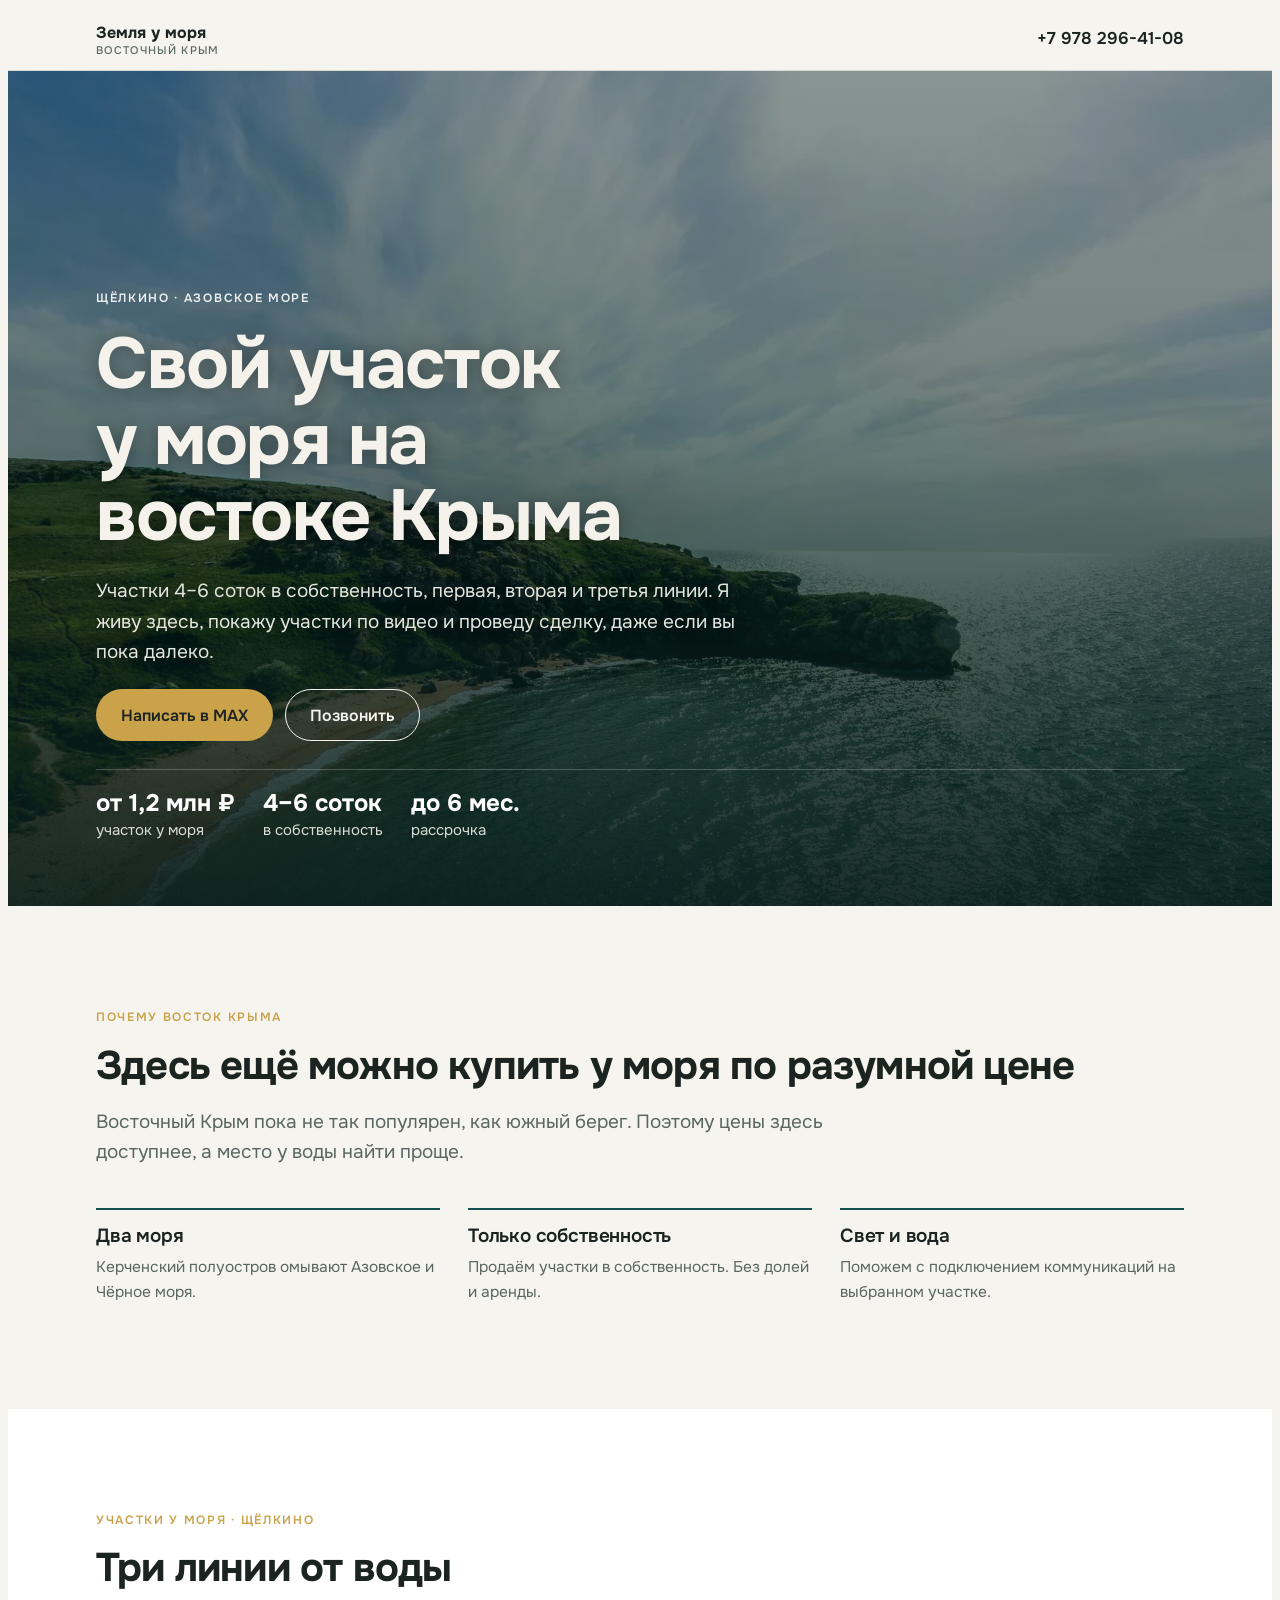
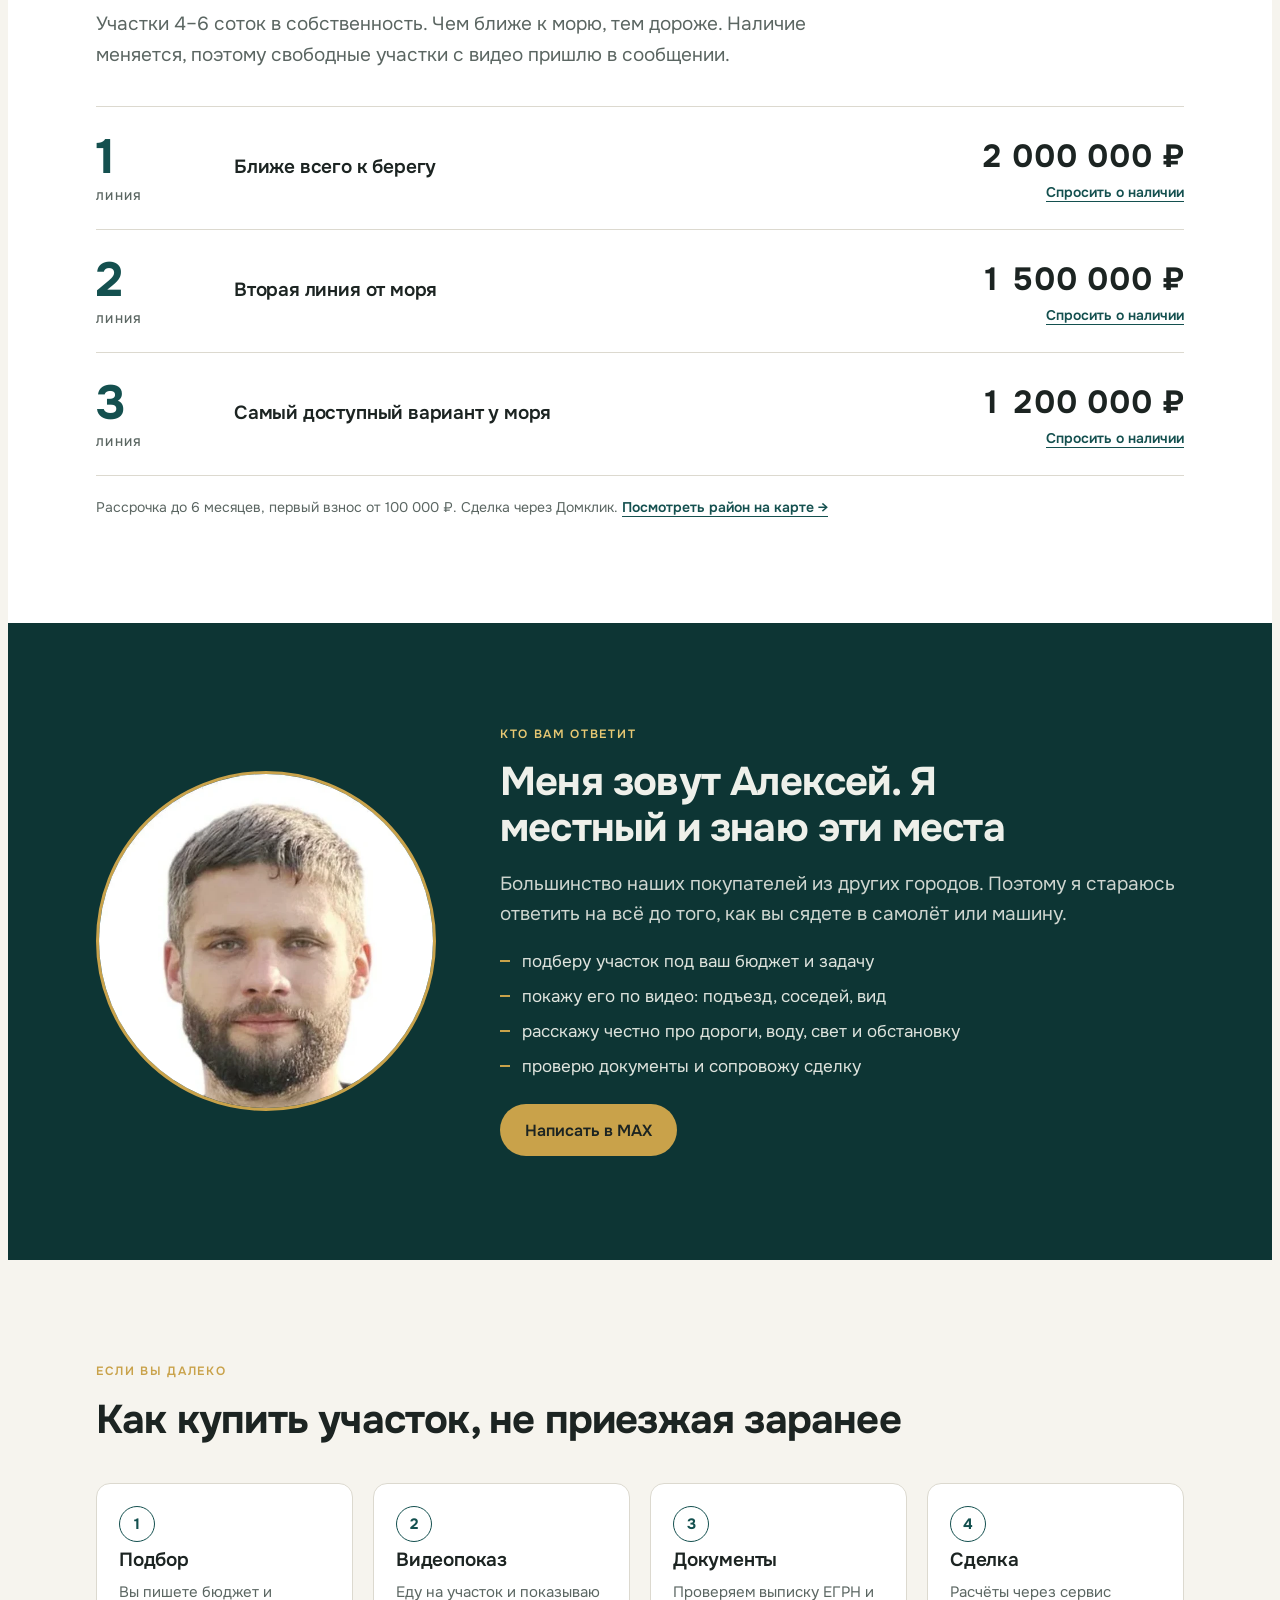
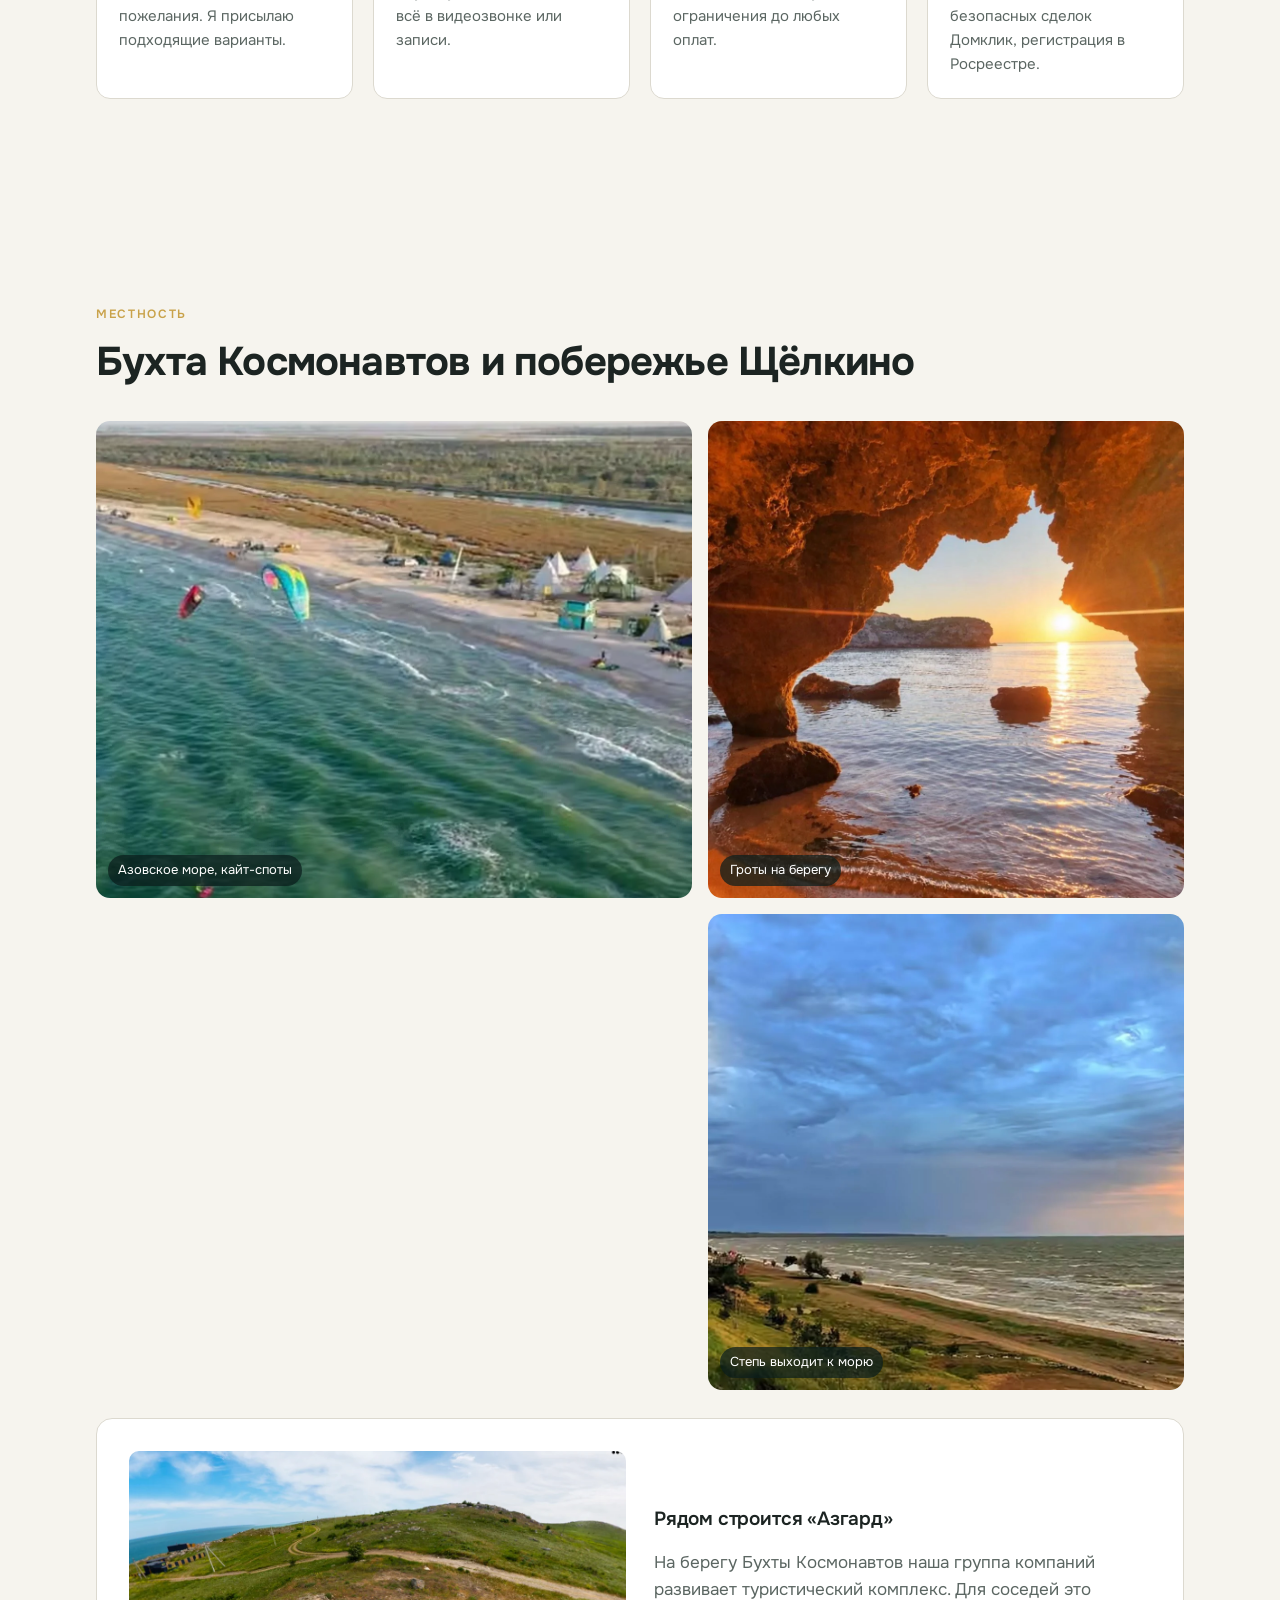
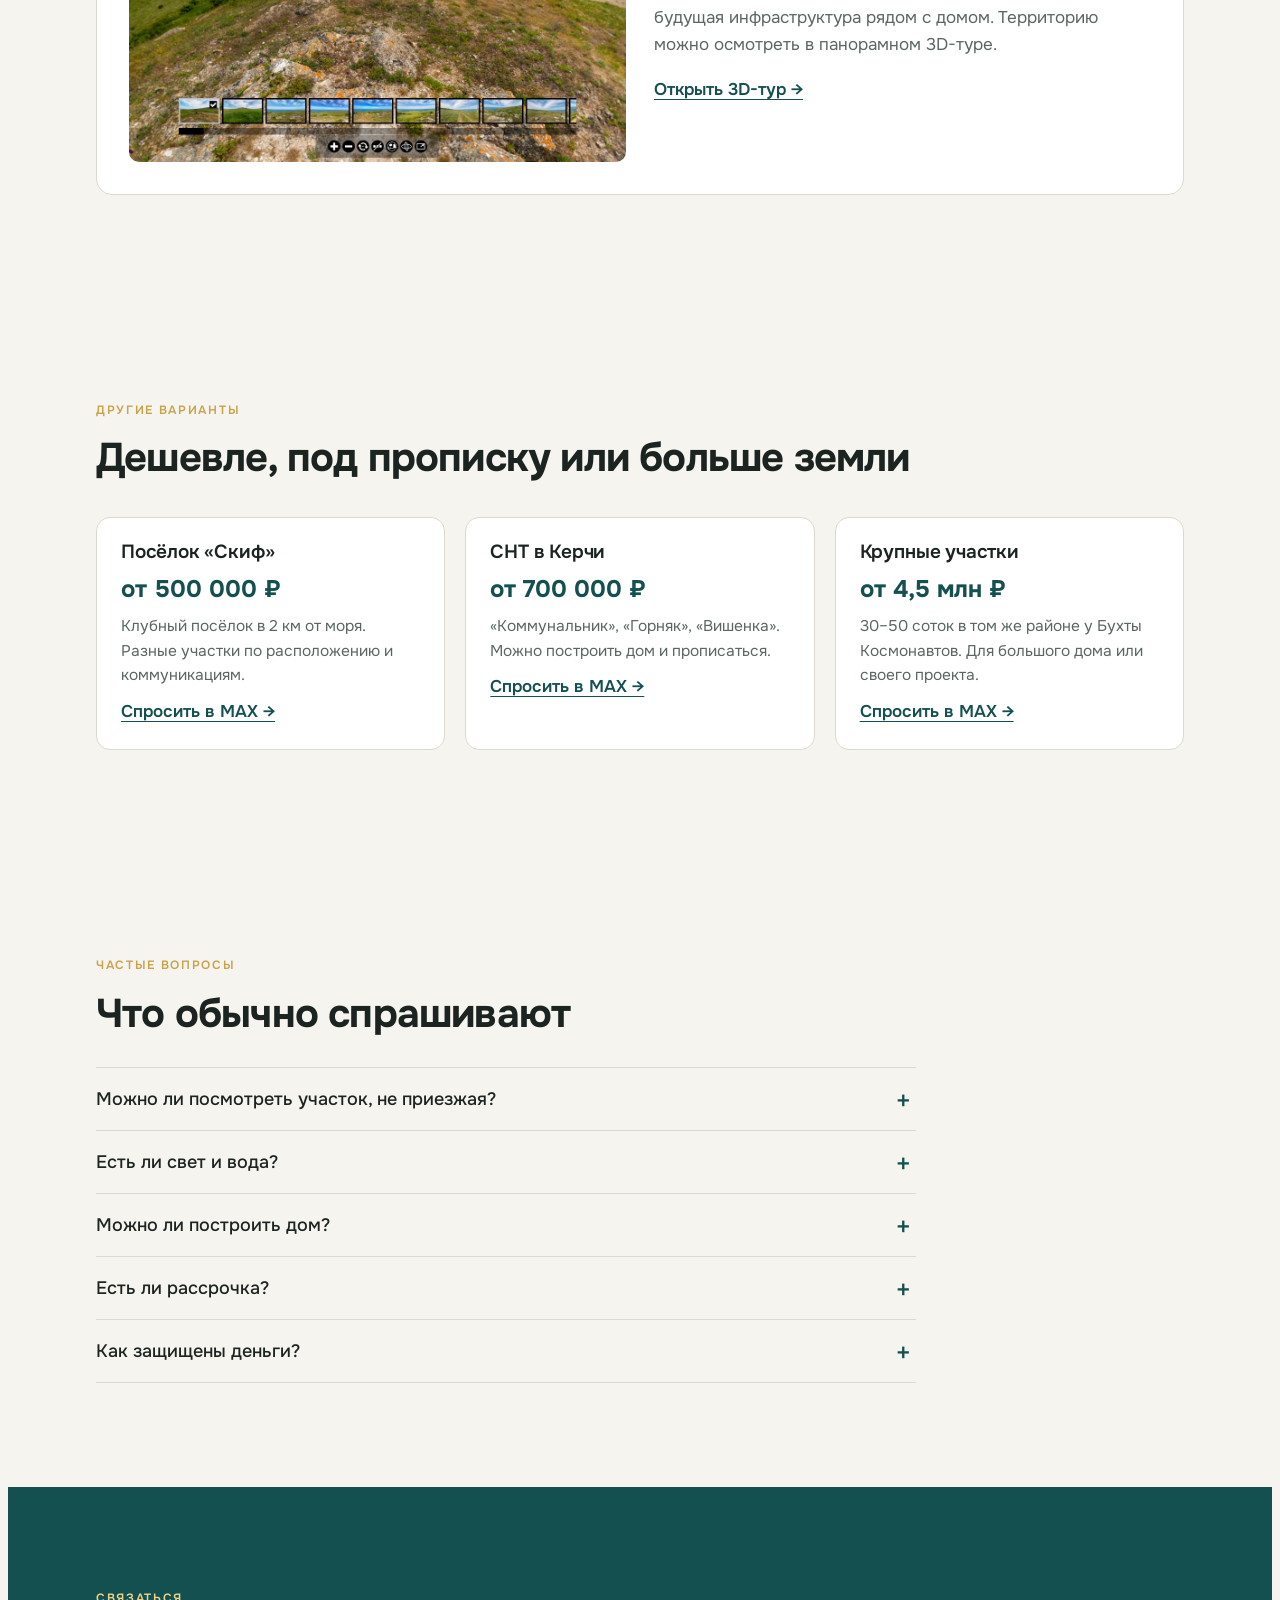
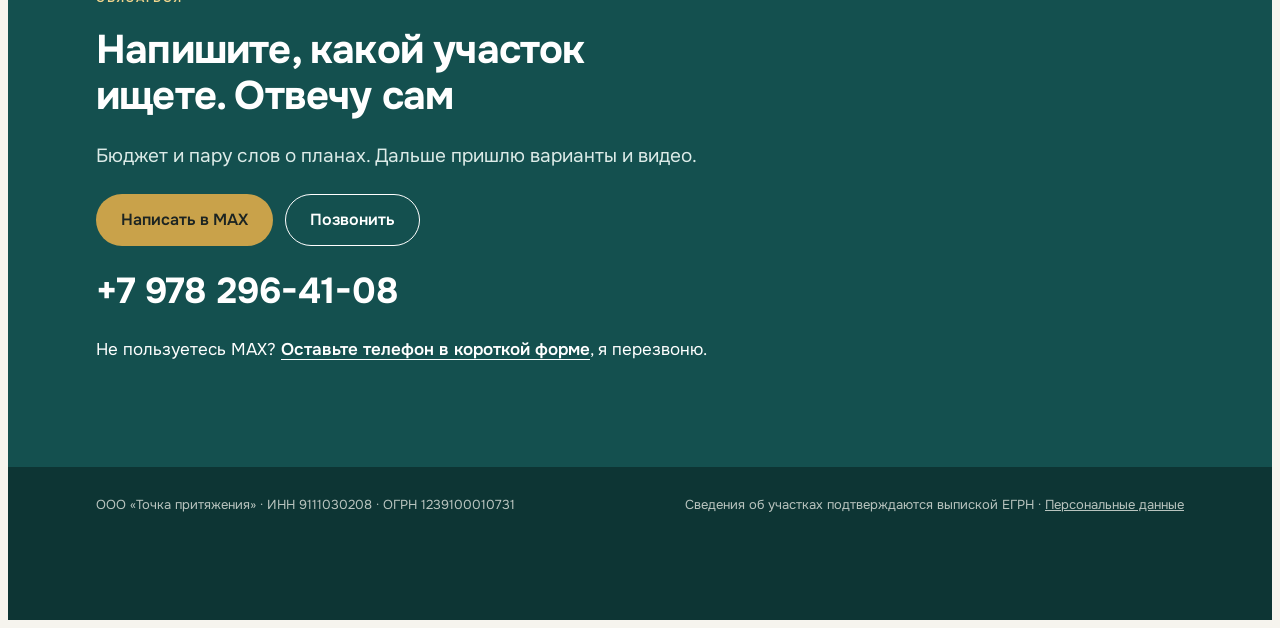
==== commit bddcd226: "Landing audit fixes: full-circle portrait, readable hero, single price anchor, bottom bar hidden ove" ====
--- a/v2/index.html
+++ b/v2/index.html
@@ -65,12 +65,12 @@
 /* hero */
 .hero{position:relative;padding:0;background:var(--sea-deep);color:#f4f2ea;overflow:hidden}
 .hero img{position:absolute;inset:0;width:100%;height:100%;object-fit:cover;opacity:.95}
-.hero::after{content:"";position:absolute;inset:0;background:linear-gradient(180deg,rgba(8,30,29,0) 0%,rgba(8,30,29,.25) 40%,rgba(8,30,29,.88) 100%)}
+.hero::after{content:"";position:absolute;inset:0;background:linear-gradient(180deg,rgba(8,30,29,.45) 0%,rgba(8,30,29,.55) 45%,rgba(8,30,29,.92) 100%)}
 .hero .wrap{position:relative;z-index:1;padding-block:clamp(120px,22vw,220px) clamp(36px,6vw,64px);display:grid;gap:22px}
 .hero h1,.hero .lead{text-shadow:0 1px 18px rgba(0,0,0,.35)}
 .hero h1{font-size:clamp(36px,6.4vw,72px);max-width:14ch;line-height:1.05}
 .hero .lead{color:#e3e6df;max-width:52ch}
-.hero .label{color:#e7c873}
+.hero .label{color:#fff;opacity:.9}
 .hero-price{display:flex;flex-wrap:wrap;gap:8px 28px;font-size:15px;color:#d8ddd6;border-top:1px solid rgba(255,255,255,.22);padding-top:18px;margin-top:6px}
 .hero-price b{font:700 24px var(--display);color:#fff;display:block}
 
@@ -166,10 +166,11 @@
   .place-side figure{aspect-ratio:1}
   .azgard{grid-template-columns:1fr}
   .btns .btn{flex:1 1 100%}
-  .dock{display:flex;gap:10px;position:fixed;left:0;right:0;bottom:0;z-index:40;background:var(--card);border-top:1px solid var(--line);padding:10px var(--gut-r) calc(10px + env(safe-area-inset-bottom,0px)) var(--gut-l)}
+  .dock{display:flex;gap:10px;position:fixed;transition:transform .25s;left:0;right:0;bottom:0;z-index:40;background:var(--card);border-top:1px solid var(--line);padding:10px var(--gut-r) calc(10px + env(safe-area-inset-bottom,0px)) var(--gut-l)}
   .dock .btn{flex:1;min-height:48px;padding:0 12px;font-size:15px}
   .dock .btn-call{color:var(--ink)}
 }
+.dock.off{transform:translateY(110%)}
 @media (prefers-reduced-motion:reduce){*{transition:none!important}}
 img{max-width:100%}
 </style>
@@ -194,11 +195,7 @@
         <a class="btn btn-max" href="https://max.ru/u/f9LHodD0cOLz-leCnvMTNQNCGHl_K2LRundalWSaDo_sZQo77Q3Mp65kQ8g" target="_blank" rel="noopener">Написать в MAX</a>
         <a class="btn btn-call" href="tel:+79782964108">Позвонить</a>
       </div>
-      <div class="hero-price">
-        <span><b>1,2 млн ₽</b>третья линия</span>
-        <span><b>1,5 млн ₽</b>вторая линия</span>
-        <span><b>2 млн ₽</b>первая линия</span>
-      </div>
+      <div class="hero-price"><span><b>от 1,2 млн ₽</b>участок у моря</span><span><b>4–6 соток</b>в собственность</span><span><b>до 6 мес.</b>рассрочка</span></div>
     </div>
   </section>
 
@@ -314,12 +311,12 @@
     <div class="wrap">
       <div class="stack">
         <p class="label">Другие варианты</p>
-        <h2>Если нужно дешевле или под прописку</h2>
+        <h2>Дешевле, под прописку или больше земли</h2>
       </div>
       <div class="alt-grid">
-        <div class="alt"><h3>Посёлок «Скиф»</h3><p class="from">от 500 000 ₽</p><p>Клубный посёлок в 2 км от моря. Разные участки по расположению и коммуникациям.</p></div>
-        <div class="alt"><h3>СНТ в Керчи</h3><p class="from">от 700 000 ₽</p><p>«Коммунальник», «Горняк», «Вишенка». Можно построить дом и прописаться.</p></div>
-        <div class="alt"><h3>Крупные участки</h3><p class="from">от 4,5 млн ₽</p><p>30–50 соток в том же районе у Бухты Космонавтов. Для большого дома или своего проекта.</p></div>
+        <div class="alt"><h3>Посёлок «Скиф»</h3><p class="from">от 500 000 ₽</p><p>Клубный посёлок в 2 км от моря. Разные участки по расположению и коммуникациям.</p><a class="text-link" href="https://max.ru/u/f9LHodD0cOLz-leCnvMTNQNCGHl_K2LRundalWSaDo_sZQo77Q3Mp65kQ8g" target="_blank" rel="noopener">Спросить в MAX →</a></div>
+        <div class="alt"><h3>СНТ в Керчи</h3><p class="from">от 700 000 ₽</p><p>«Коммунальник», «Горняк», «Вишенка». Можно построить дом и прописаться.</p><a class="text-link" href="https://max.ru/u/f9LHodD0cOLz-leCnvMTNQNCGHl_K2LRundalWSaDo_sZQo77Q3Mp65kQ8g" target="_blank" rel="noopener">Спросить в MAX →</a></div>
+        <div class="alt"><h3>Крупные участки</h3><p class="from">от 4,5 млн ₽</p><p>30–50 соток в том же районе у Бухты Космонавтов. Для большого дома или своего проекта.</p><a class="text-link" href="https://max.ru/u/f9LHodD0cOLz-leCnvMTNQNCGHl_K2LRundalWSaDo_sZQo77Q3Mp65kQ8g" target="_blank" rel="noopener">Спросить в MAX →</a></div>
       </div>
     </div>
   </section>
@@ -362,10 +359,15 @@
   </div>
 </footer>
 
-<nav class="dock" aria-label="Быстрая связь">
+<nav class="dock off" aria-label="Быстрая связь">
   <a class="btn btn-max" href="https://max.ru/u/f9LHodD0cOLz-leCnvMTNQNCGHl_K2LRundalWSaDo_sZQo77Q3Mp65kQ8g" target="_blank" rel="noopener">Написать в MAX</a>
   <a class="btn btn-call" href="tel:+79782964108">Позвонить</a>
 </nav>
+<script>
+(function(){var d=document.querySelector('.dock');if(!d||!('IntersectionObserver' in window)){if(d)d.classList.remove('off');return}
+var vis=new Set();var io=new IntersectionObserver(function(es){es.forEach(function(e){e.isIntersecting?vis.add(e.target):vis.delete(e.target)});d.classList.toggle('off',vis.size>0)},{threshold:0.15});
+document.querySelectorAll('.hero,.final').forEach(function(el){io.observe(el)})}());
+</script>
 
 </body>
 </html>
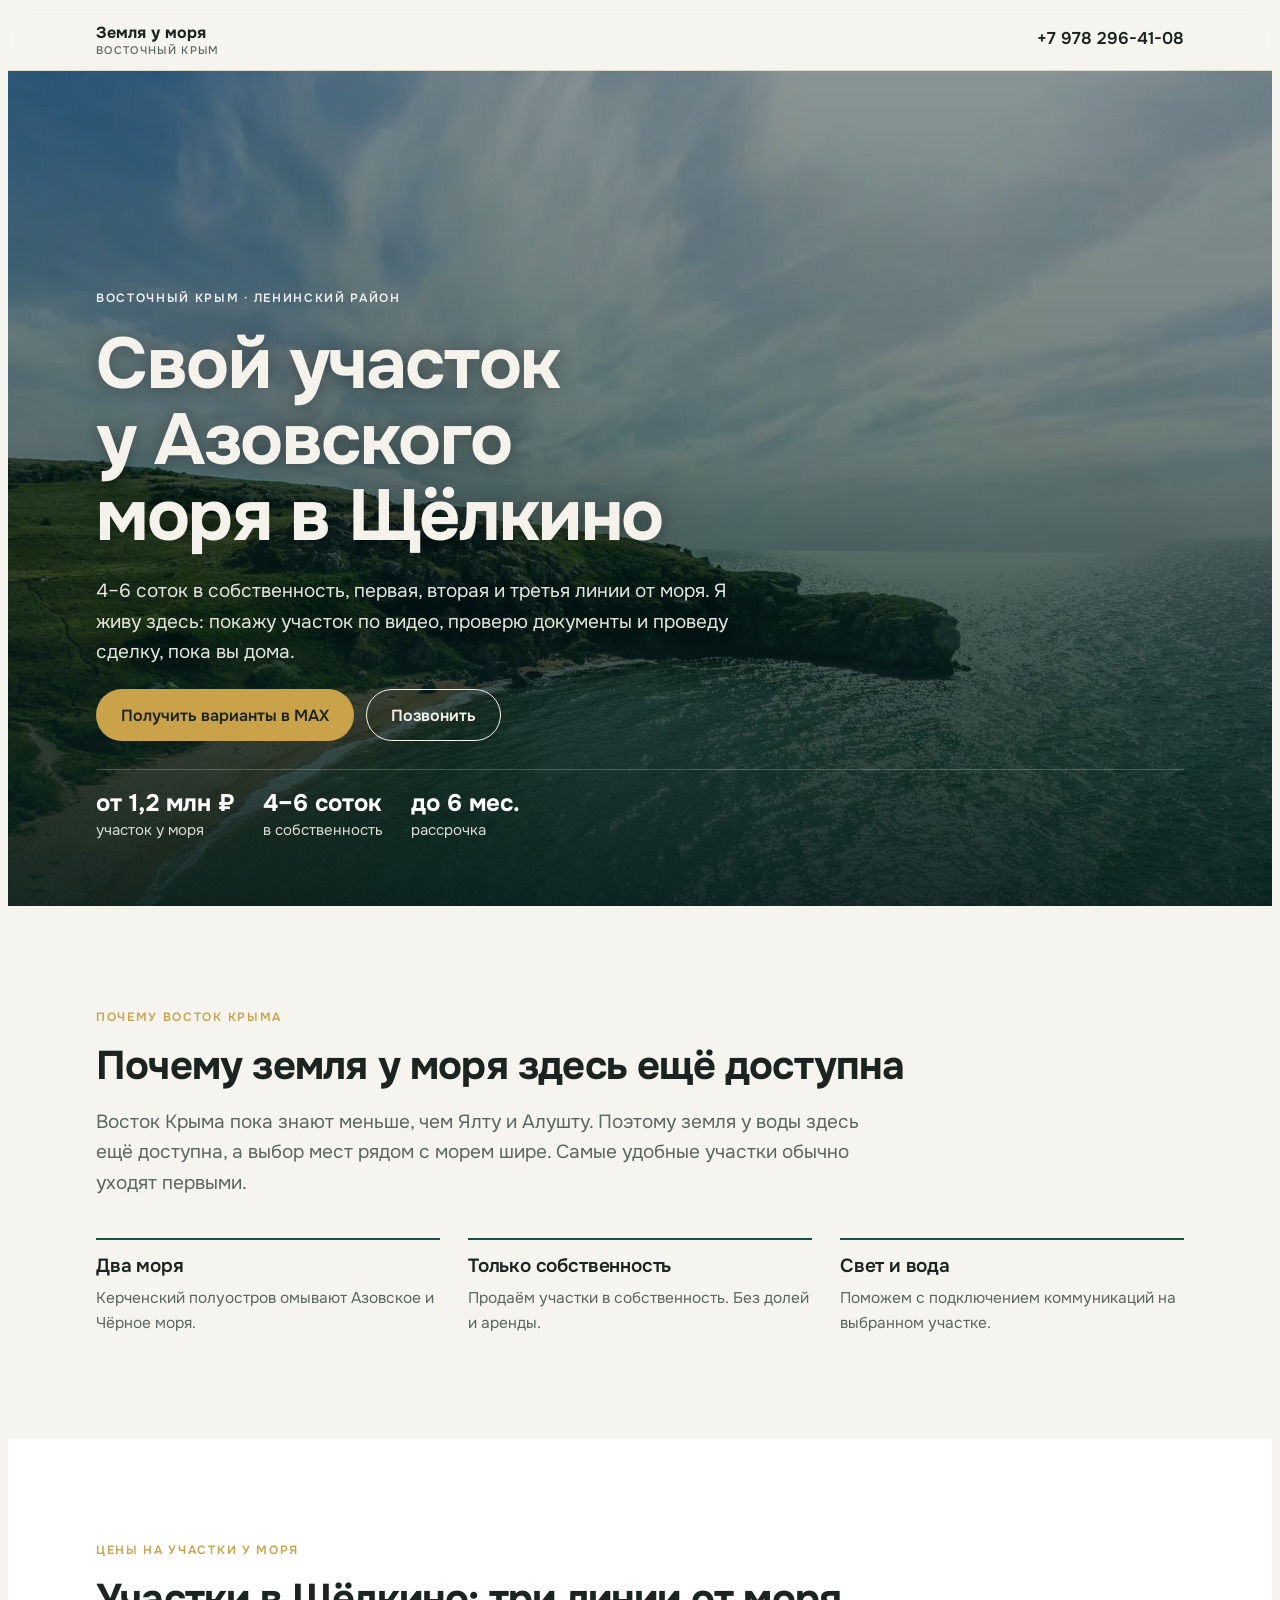
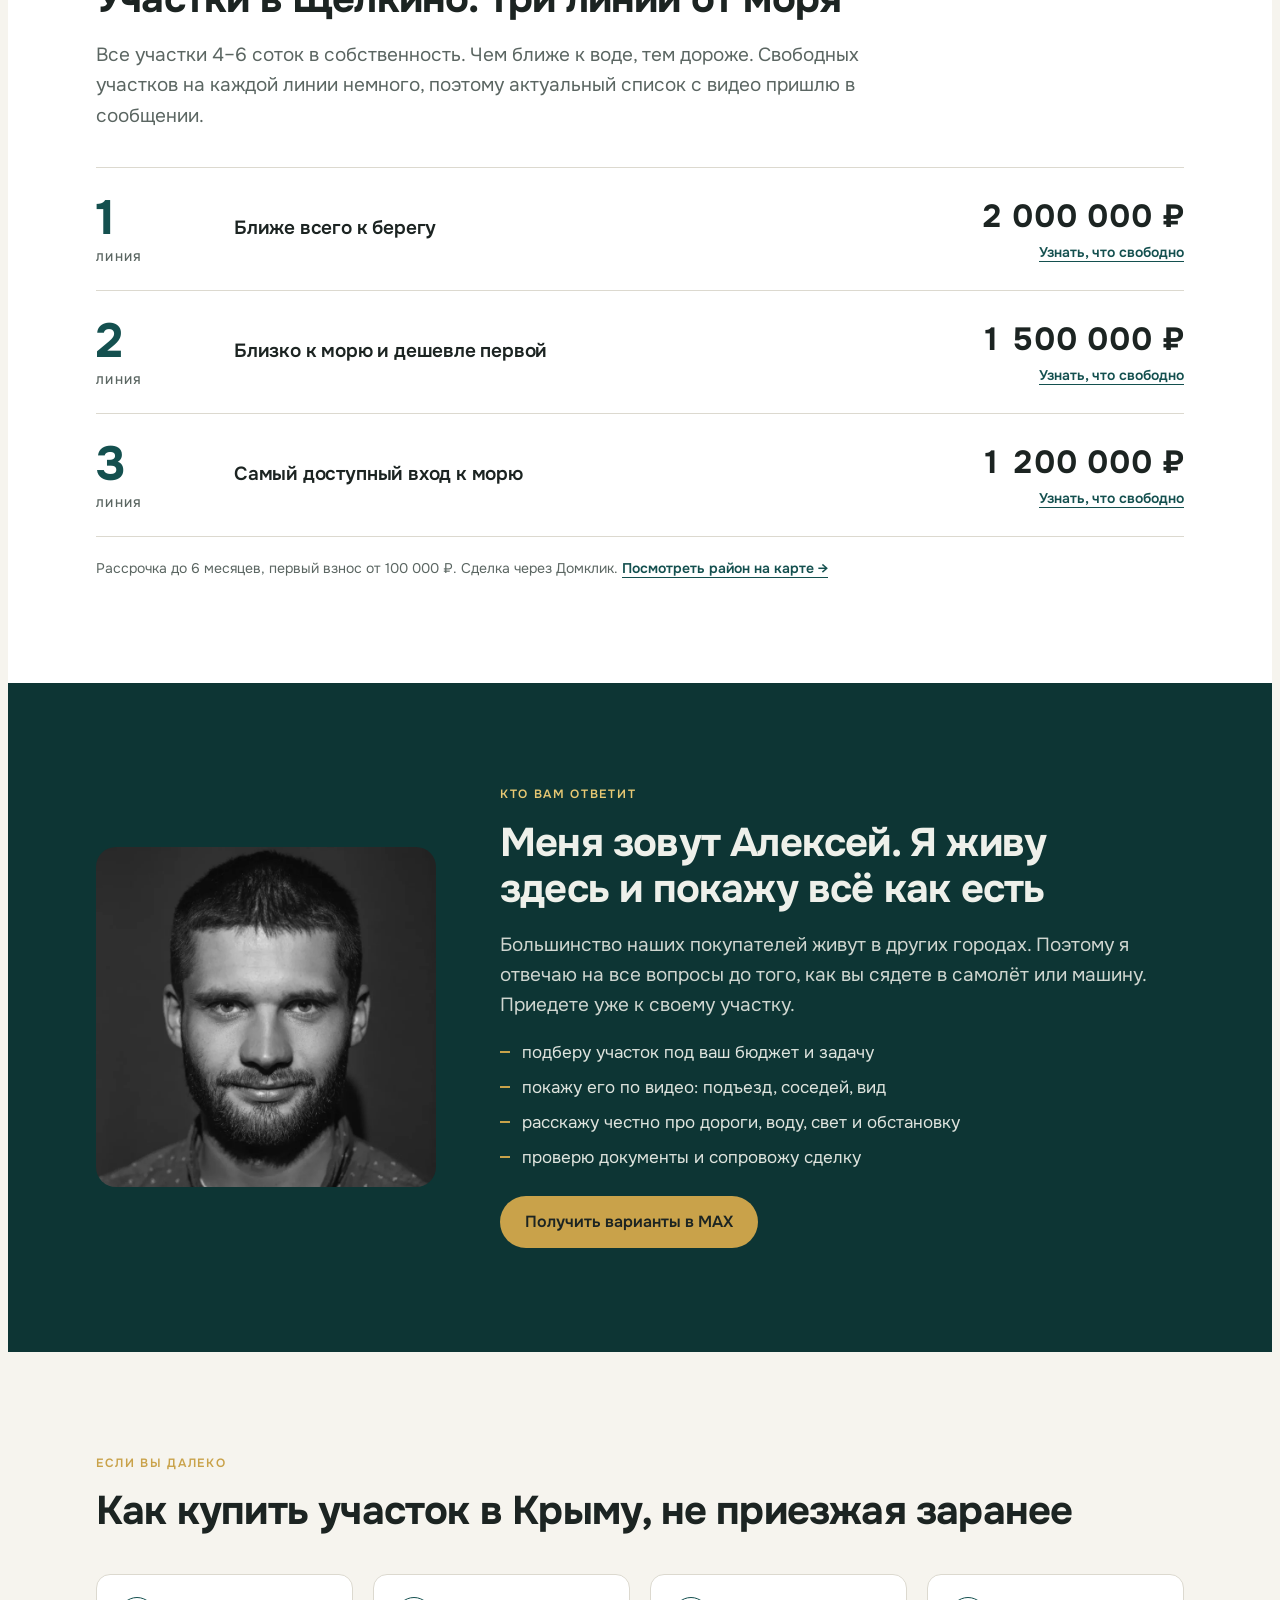
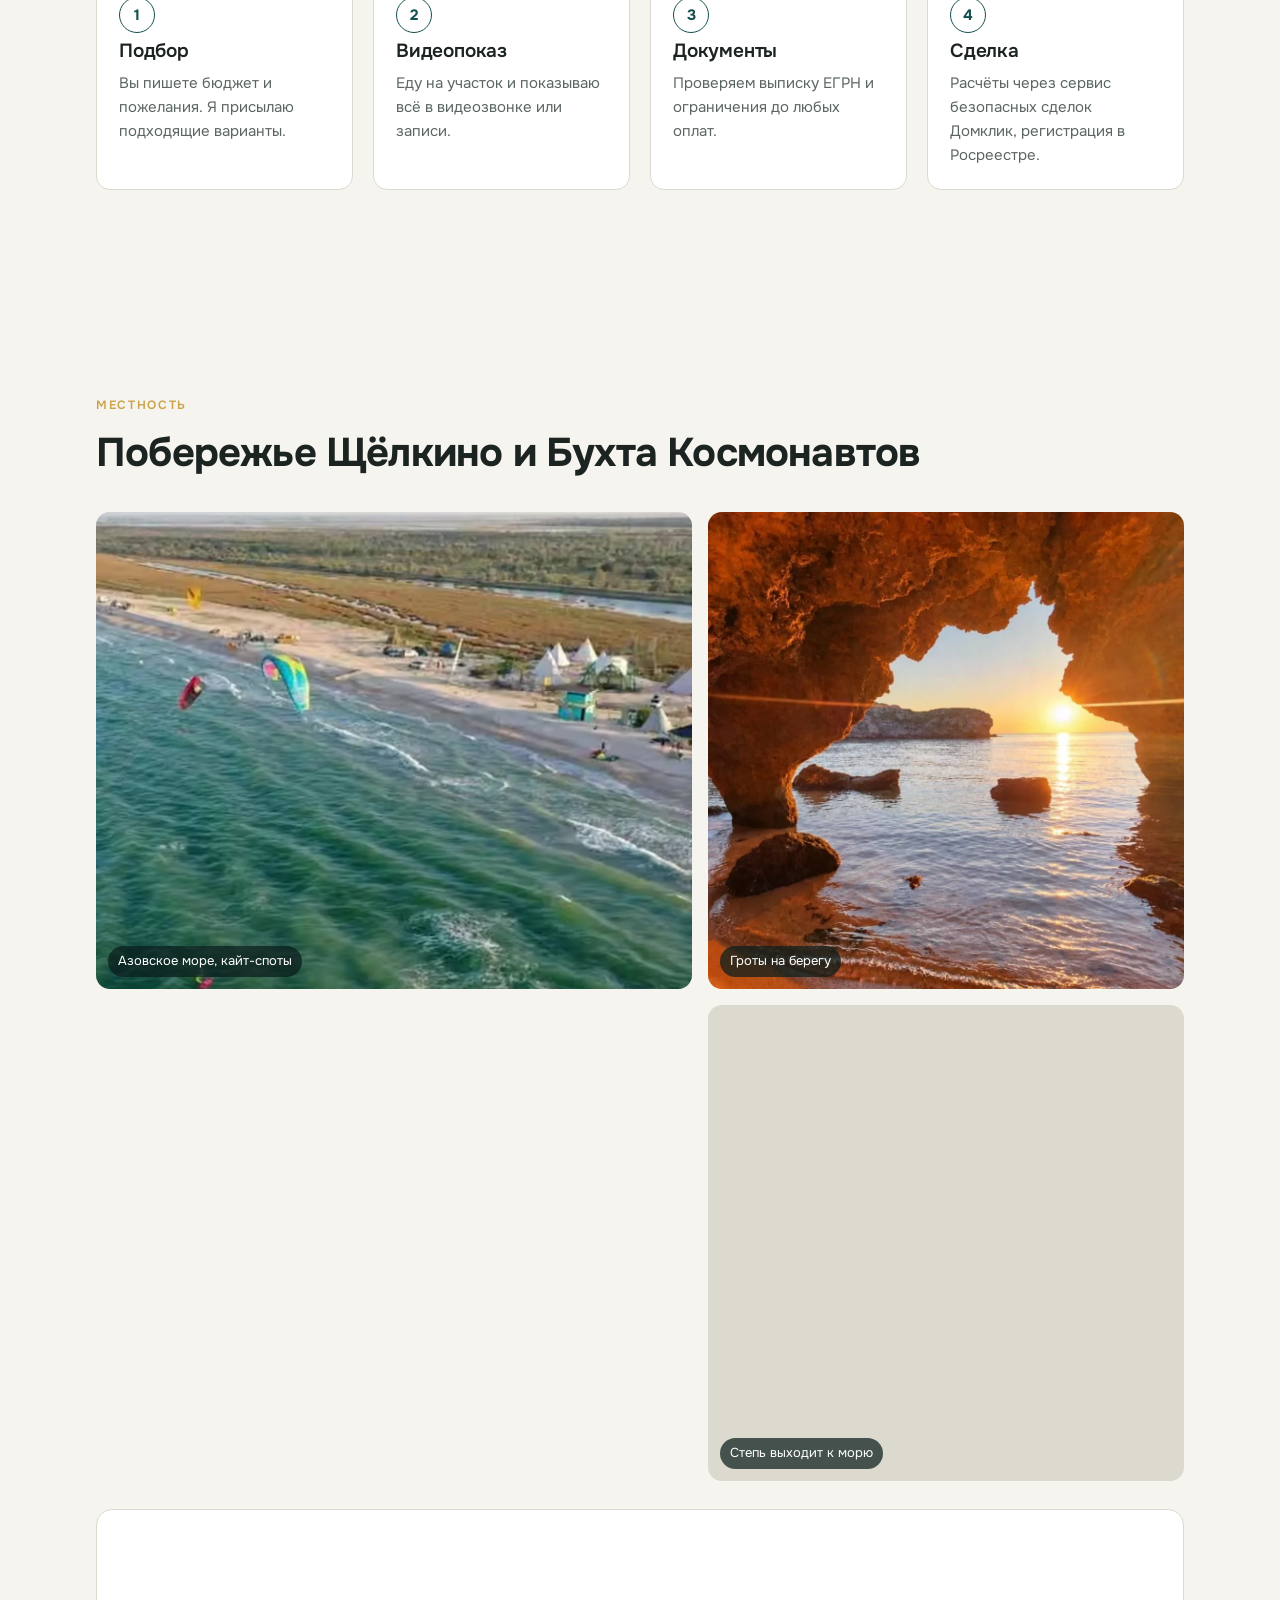
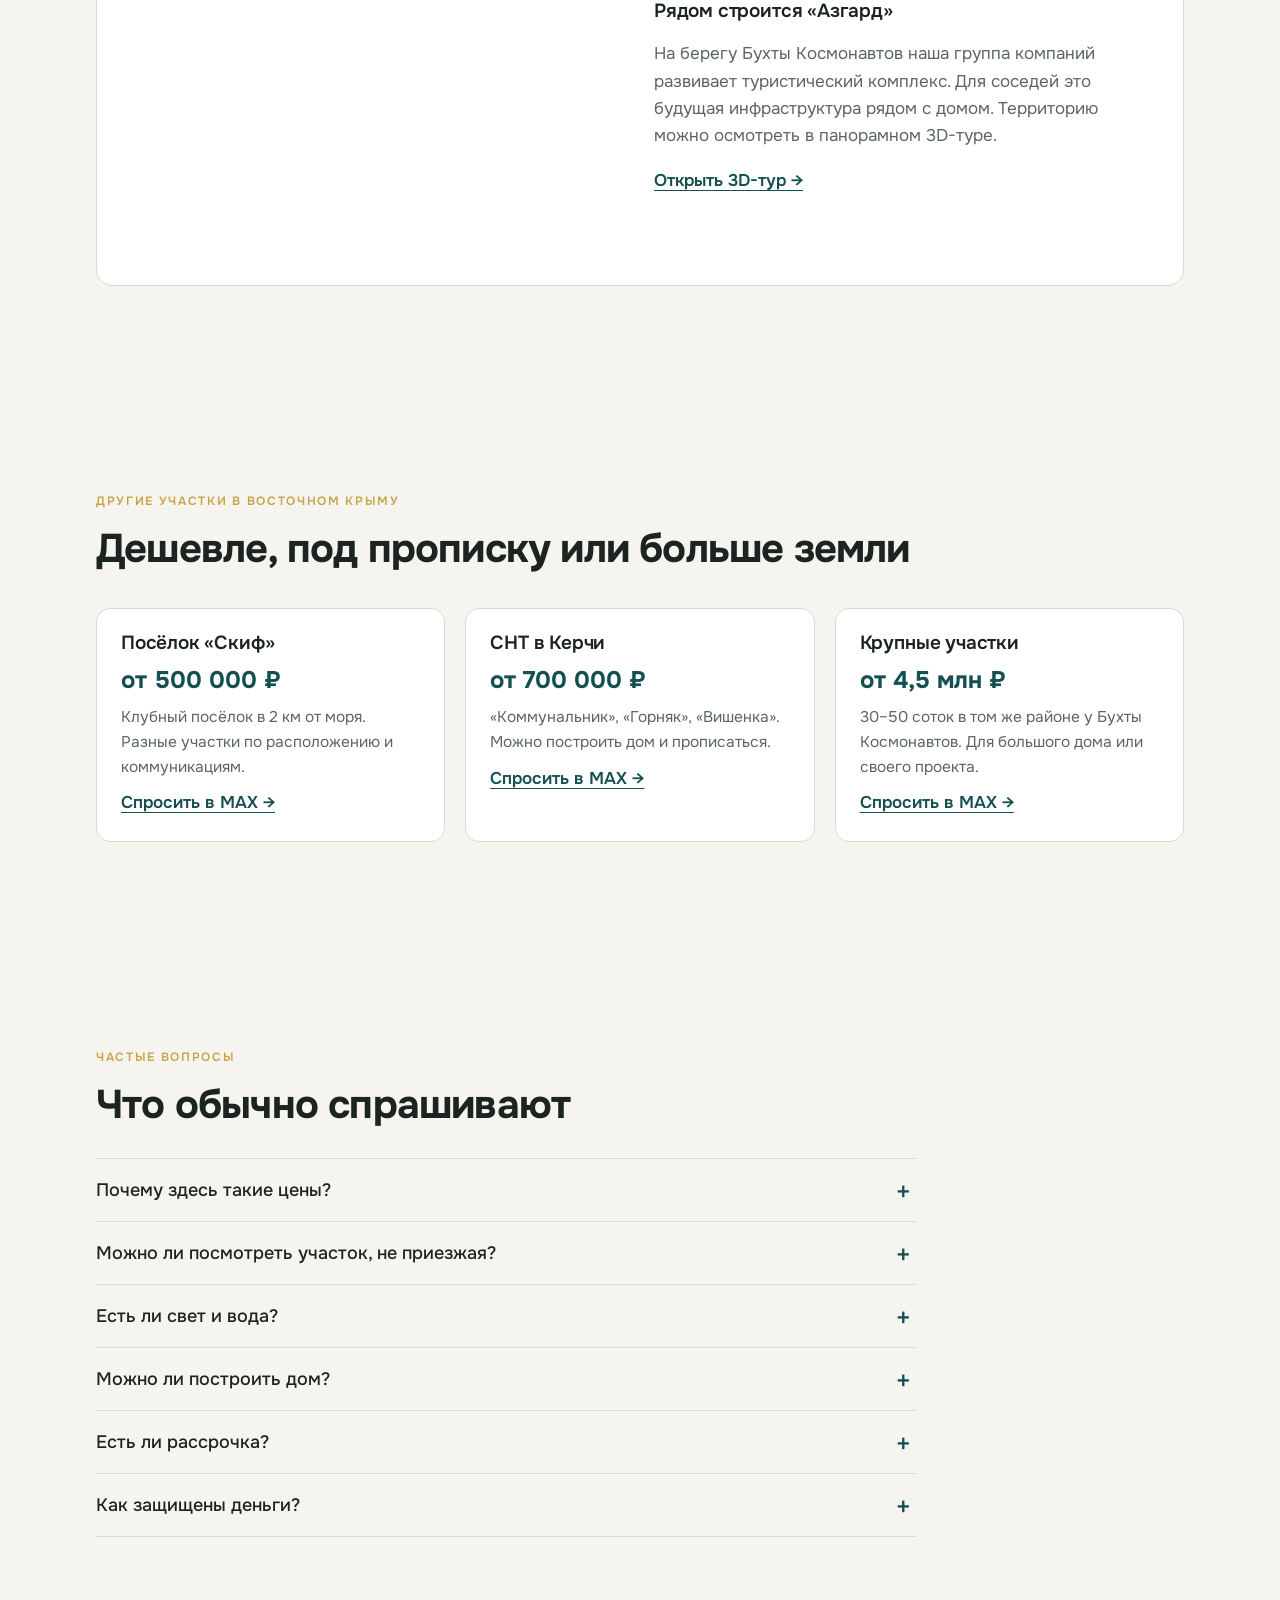
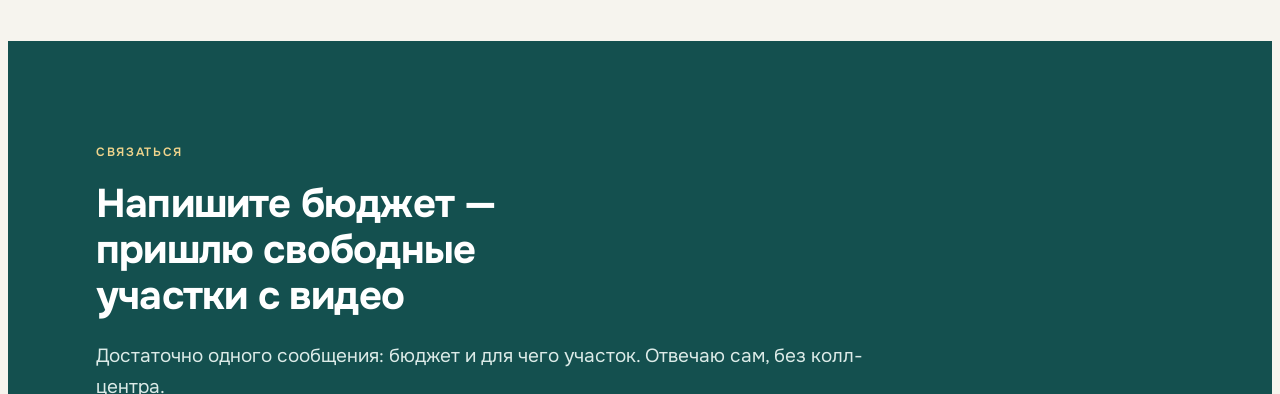
==== commit 8e14f2e3: "Landing: professional portrait, copy rewrite (offer, objections, CTAs), SEO title/description/H1/H2," ====
--- a/v2/index.html
+++ b/v2/index.html
@@ -1,373 +1 @@
-<!doctype html>
-<html lang="ru">
-<head>
-<meta charset="utf-8">
-<meta name="viewport" content="width=device-width, initial-scale=1, viewport-fit=cover">
-<title>Участки у моря в Щёлкино — Земля у моря</title>
-<meta name="description" content="Участки 4–6 соток у Азовского моря в Щёлкино: первая линия 2 млн ₽, вторая 1,5 млн ₽, третья 1,2 млн ₽. Видеопоказ, проверка документов, сделка через Домклик.">
-<meta name="robots" content="noindex, nofollow">
-<meta name="theme-color" content="#0d3534">
-<link rel="preload" as="image" href="img/hero.webp">
-<link rel="preconnect" href="https://fonts.googleapis.com">
-<link rel="stylesheet" href="https://fonts.googleapis.com/css2?family=Onest:wght@400;500;600;700&display=swap">
-<style>
-/* Layout: широкое фото-открытие, дальше — один столбец «разговора» с покупателем, цены — таблица линий от воды к степи */
-:root{
-  --sea:#14504f;      /* Азовская вода */
-  --sea-deep:#0d3534;
-  --straw:#c9a24a;    /* сухая степная трава */
-  --chalk:#f6f4ee;    /* известняк */
-  --ink:#1c2422;
-  --muted:#5b6662;
-  --line:#dcd9cf;
-  --card:#ffffff;
-  --todo:#b4541f;
-  --display:"Onest",system-ui,-apple-system,"Segoe UI",sans-serif;
-  --body:"Onest",system-ui,-apple-system,"Segoe UI",sans-serif;
-  --gut-l:max(16px, env(safe-area-inset-left,0px));
-  --gut-r:max(16px, env(safe-area-inset-right,0px));
-}
-@media (prefers-color-scheme: dark){:root:not([data-theme="light"]){
-  --sea:#2f8a86;--sea-deep:#0f2726;--straw:#d9b765;--chalk:#121816;--ink:#e9ece8;--muted:#a3ada9;--line:#2c3633;--card:#19211f;--todo:#e58a55;color-scheme:dark}}
-:root[data-theme="dark"]{--sea:#2f8a86;--sea-deep:#0f2726;--straw:#d9b765;--chalk:#121816;--ink:#e9ece8;--muted:#a3ada9;--line:#2c3633;--card:#19211f;--todo:#e58a55;color-scheme:dark}
-
-*{box-sizing:border-box}
-body{background:var(--chalk);color:var(--ink);font:400 17px/1.6 var(--body);-webkit-font-smoothing:antialiased}
-.wrap{max-width:1120px;margin:0 auto;padding-left:var(--gut-l);padding-right:var(--gut-r)}
-h1,h2,h3{font-family:var(--display);font-weight:700;letter-spacing:-.02em;line-height:1.15;text-wrap:balance;margin:0}
-h2{font-size:clamp(26px,4vw,40px)}
-h3{font-size:19px;font-weight:600;letter-spacing:-.01em}
-p{margin:0}
-a{color:inherit}
-.label{font:600 12px/1.2 var(--body);letter-spacing:.14em;text-transform:uppercase;color:var(--straw)}
-section{padding-block:clamp(56px,9vw,104px)}
-.stack{display:grid;gap:18px}
-.lead{font-size:clamp(17px,2vw,19px);color:var(--muted);max-width:60ch}
-.todo-unused{display:inline-block;border:1px dashed var(--todo);color:var(--todo);border-radius:4px;padding:0 6px;font-size:.82em;font-weight:600;white-space:nowrap}
-
-/* кнопки */
-.btns{display:flex;flex-wrap:wrap;gap:12px}
-.btn{display:inline-flex;align-items:center;justify-content:center;gap:8px;min-height:52px;padding:0 24px;border-radius:999px;font:600 16px var(--body);text-decoration:none;border:1.5px solid transparent;transition:transform .15s, background .15s}
-.btn:hover{transform:translateY(-1px)}
-.btn:focus-visible,a:focus-visible,summary:focus-visible{outline:3px solid var(--straw);outline-offset:3px}
-.btn-max{background:var(--straw);color:#1c2422}
-.btn-call{border-color:currentColor;color:inherit}
-.btn-sea{background:var(--sea);color:#fff}
-
-/* шапка */
-.top{position:sticky;top:env(safe-area-inset-top,0px);z-index:20;background:color-mix(in srgb,var(--chalk) 92%,transparent);backdrop-filter:blur(10px);border-bottom:1px solid var(--line)}
-body::before{content:"";position:fixed;inset:0 0 auto;height:env(safe-area-inset-top,0px);z-index:30;background:var(--chalk)}
-.top .wrap{display:flex;align-items:center;justify-content:space-between;gap:16px;min-height:62px}
-.brand{font:700 16px var(--display);text-decoration:none}
-.brand small{display:block;font:500 11px var(--body);letter-spacing:.12em;text-transform:uppercase;color:var(--muted)}
-.top-phone{font-weight:600;text-decoration:none;white-space:nowrap}
-
-/* hero */
-.hero{position:relative;padding:0;background:var(--sea-deep);color:#f4f2ea;overflow:hidden}
-.hero img{position:absolute;inset:0;width:100%;height:100%;object-fit:cover;opacity:.95}
-.hero::after{content:"";position:absolute;inset:0;background:linear-gradient(180deg,rgba(8,30,29,.45) 0%,rgba(8,30,29,.55) 45%,rgba(8,30,29,.92) 100%)}
-.hero .wrap{position:relative;z-index:1;padding-block:clamp(120px,22vw,220px) clamp(36px,6vw,64px);display:grid;gap:22px}
-.hero h1,.hero .lead{text-shadow:0 1px 18px rgba(0,0,0,.35)}
-.hero h1{font-size:clamp(36px,6.4vw,72px);max-width:14ch;line-height:1.05}
-.hero .lead{color:#e3e6df;max-width:52ch}
-.hero .label{color:#fff;opacity:.9}
-.hero-price{display:flex;flex-wrap:wrap;gap:8px 28px;font-size:15px;color:#d8ddd6;border-top:1px solid rgba(255,255,255,.22);padding-top:18px;margin-top:6px}
-.hero-price b{font:700 24px var(--display);color:#fff;display:block}
-
-/* почему восток */
-.why-grid{display:grid;grid-template-columns:repeat(3,minmax(0,1fr));gap:28px;margin-top:40px}
-.why-grid div{display:grid;gap:8px;align-content:start;border-top:2px solid var(--sea);padding-top:16px}
-.why-grid p{color:var(--muted);font-size:15.5px}
-
-/* цены */
-.prices{background:var(--card)}
-.lines{margin-top:36px;border-top:1px solid var(--line)}
-.line{display:grid;grid-template-columns:110px minmax(0,1fr) auto;gap:20px 28px;align-items:center;padding-block:26px;border-bottom:1px solid var(--line)}
-.line-no{font:700 48px/1 var(--display);color:var(--sea)}
-.line-no small{display:block;font:600 11px var(--body);letter-spacing:.12em;text-transform:uppercase;color:var(--muted);margin-top:8px}
-.facts{display:flex;flex-wrap:wrap;gap:6px 22px;color:var(--muted);font-size:15px}
-.facts span{display:inline-flex;gap:6px;align-items:baseline}
-.line-price{font:700 clamp(24px,3vw,32px) var(--display);font-variant-numeric:tabular-nums;white-space:nowrap;text-align:right}
-.line-price a{display:block;font:600 14px var(--body);color:var(--sea);margin-top:6px;text-underline-offset:4px}
-.under-note{margin-top:20px;font-size:14px;color:var(--muted)}
-
-/* Алексей */
-.me{background:var(--sea-deep);color:#eef0ea}
-.me .wrap{display:grid;grid-template-columns:340px minmax(0,1fr);gap:clamp(28px,5vw,64px);align-items:center}
-.me img{width:100%;max-width:340px;aspect-ratio:1;object-fit:cover;border-radius:50%;border:3px solid var(--straw)}
-.me .lead{color:#cfd6d0}
-.me ul{margin:0;padding:0;list-style:none;display:grid;gap:8px;color:#dfe4de}
-.me li{padding-left:22px;position:relative}
-.me li::before{content:"";position:absolute;left:0;top:.7em;width:10px;height:2px;background:var(--straw)}
-.me .label{color:#e7c873}
-
-/* дистанционная покупка */
-.steps{display:grid;grid-template-columns:repeat(4,minmax(0,1fr));gap:20px;margin-top:40px;counter-reset:s}
-.step{background:var(--card);border:1px solid var(--line);border-radius:14px;padding:22px;display:grid;gap:8px;align-content:start}
-.step::before{counter-increment:s;content:counter(s);font:700 15px var(--display);color:var(--sea);width:34px;height:34px;border-radius:50%;border:1.5px solid var(--sea);display:grid;place-items:center}
-.step p{color:var(--muted);font-size:15px}
-
-/* место */
-.place-grid{display:grid;grid-template-columns:1.25fr 1fr;gap:16px;margin-top:36px}
-.place-grid figure{margin:0;position:relative;border-radius:14px;overflow:hidden;background:var(--line);min-height:0}
-.place-grid img{width:100%;height:100%;object-fit:cover;display:block}
-.place-grid figcaption{position:absolute;left:12px;bottom:12px;background:rgba(10,30,29,.72);color:#fff;font-size:13px;padding:5px 10px;border-radius:999px}
-.place-side{display:grid;gap:16px;grid-template-rows:1fr 1fr}
-.place-main{aspect-ratio:4/3.2}
-.azgard{margin-top:28px;display:grid;grid-template-columns:minmax(0,1fr) minmax(0,1fr);gap:28px;align-items:center;background:var(--card);border:1px solid var(--line);border-radius:16px;padding:clamp(20px,3vw,32px)}
-.azgard img{width:100%;border-radius:10px;aspect-ratio:16/10;object-fit:cover;display:block}
-.azgard p{color:var(--muted)}
-.text-link{font-weight:600;color:var(--sea);text-underline-offset:4px}
-
-/* другие варианты */
-.alt-grid{display:grid;grid-template-columns:repeat(3,minmax(0,1fr));gap:20px;margin-top:36px}
-.alt{background:var(--card);border:1px solid var(--line);border-radius:14px;padding:24px;display:grid;gap:10px;align-content:start}
-.alt .from{font:700 24px var(--display);color:var(--sea)}
-.alt p{color:var(--muted);font-size:15.5px}
-
-/* вопросы */
-.faq{margin-top:30px;border-top:1px solid var(--line);max-width:820px}
-details{border-bottom:1px solid var(--line)}
-summary{cursor:pointer;list-style:none;padding:20px 40px 20px 0;font:500 18px var(--body);position:relative}
-summary::-webkit-details-marker{display:none}
-summary::after{content:"+";position:absolute;right:4px;top:14px;font:400 30px var(--display);color:var(--sea)}
-details[open] summary::after{content:"−"}
-details p{padding:0 0 20px;color:var(--muted);max-width:65ch}
-
-/* финал */
-.final{background:var(--sea);color:#fff;text-align:left}
-.final .wrap{display:grid;gap:22px}
-.final h2{max-width:20ch}
-.final .lead{color:#dcebe8}
-.final .phone-big{font:700 clamp(26px,4vw,36px) var(--display);user-select:all}
-.final .form-link{color:#fff;font-weight:600;text-underline-offset:4px}
-
-footer{background:var(--sea-deep);color:#b9c4bf;font-size:13px;padding-block:28px calc(28px + 76px)}
-footer .wrap{display:flex;flex-wrap:wrap;justify-content:space-between;gap:12px}
-
-/* липкая панель на телефоне */
-.dock{display:none}
-@media (max-width:760px){
-  body{font-size:17px}
-  .top-phone{font-size:14px}
-  .why-grid,.steps,.alt-grid{grid-template-columns:1fr}
-  .why-grid{gap:22px}
-  .steps{gap:0;border-top:1px solid var(--line)}
-  .step{grid-template-columns:34px minmax(0,1fr);column-gap:14px;row-gap:2px;background:none;border:0;border-bottom:1px solid var(--line);border-radius:0;padding:18px 0}
-  .step::before{grid-row:1/3}
-  .line{grid-template-columns:64px minmax(0,1fr);padding-block:22px}
-  .line-no{font-size:34px}
-  .line-price{grid-column:1/-1;text-align:left;display:flex;justify-content:space-between;align-items:baseline;gap:12px}
-  .line-price a{margin:0}
-  .me .wrap{grid-template-columns:1fr}
-  .me img{max-width:260px;justify-self:center}
-  .place-grid{grid-template-columns:1fr}
-  .place-side{grid-template-rows:none;grid-template-columns:1fr 1fr}
-  .place-side figure{aspect-ratio:1}
-  .azgard{grid-template-columns:1fr}
-  .btns .btn{flex:1 1 100%}
-  .dock{display:flex;gap:10px;position:fixed;transition:transform .25s;left:0;right:0;bottom:0;z-index:40;background:var(--card);border-top:1px solid var(--line);padding:10px var(--gut-r) calc(10px + env(safe-area-inset-bottom,0px)) var(--gut-l)}
-  .dock .btn{flex:1;min-height:48px;padding:0 12px;font-size:15px}
-  .dock .btn-call{color:var(--ink)}
-}
-.dock.off{transform:translateY(110%)}
-@media (prefers-reduced-motion:reduce){*{transition:none!important}}
-img{max-width:100%}
-</style>
-
-</head>
-<body>
-<header class="top">
-  <div class="wrap">
-    <a class="brand" href="#start">Земля у моря<small>Восточный Крым</small></a>
-    <a class="top-phone" href="tel:+79782964108">+7 978 296-41-08</a>
-  </div>
-</header>
-
-<main id="start">
-  <section class="hero">
-    <img src="img/hero.webp" alt="Берег Азовского моря у Щёлкино" fetchpriority="high">
-    <div class="wrap">
-      <p class="label">Щёлкино · Азовское море</p>
-      <h1>Свой участок у моря на востоке Крыма</h1>
-      <p class="lead">Участки 4–6 соток в собственность, первая, вторая и третья линии. Я живу здесь, покажу участки по видео и проведу сделку, даже если вы пока далеко.</p>
-      <div class="btns">
-        <a class="btn btn-max" href="https://max.ru/u/f9LHodD0cOLz-leCnvMTNQNCGHl_K2LRundalWSaDo_sZQo77Q3Mp65kQ8g" target="_blank" rel="noopener">Написать в MAX</a>
-        <a class="btn btn-call" href="tel:+79782964108">Позвонить</a>
-      </div>
-      <div class="hero-price"><span><b>от 1,2 млн ₽</b>участок у моря</span><span><b>4–6 соток</b>в собственность</span><span><b>до 6 мес.</b>рассрочка</span></div>
-    </div>
-  </section>
-
-  <section class="why">
-    <div class="wrap">
-      <div class="stack">
-        <p class="label">Почему восток Крыма</p>
-        <h2>Здесь ещё можно купить у моря по разумной цене</h2>
-        <p class="lead">Восточный Крым пока не так популярен, как южный берег. Поэтому цены здесь доступнее, а место у воды найти проще.</p>
-      </div>
-      <div class="why-grid">
-        <div><h3>Два моря</h3><p>Керченский полуостров омывают Азовское и Чёрное моря.</p></div>
-        <div><h3>Только собственность</h3><p>Продаём участки в собственность. Без долей и аренды.</p></div>
-        <div><h3>Свет и вода</h3><p>Поможем с подключением коммуникаций на выбранном участке.</p></div>
-      </div>
-    </div>
-  </section>
-
-  <section class="prices" id="ceny">
-    <div class="wrap">
-      <div class="stack">
-        <p class="label">Участки у моря · Щёлкино</p>
-        <h2>Три линии от воды</h2>
-        <p class="lead">Участки 4–6 соток в собственность. Чем ближе к морю, тем дороже. Наличие меняется, поэтому свободные участки с видео пришлю в сообщении.</p>
-      </div>
-      <div class="lines">
-        <div class="line">
-          <div class="line-no">1<small>линия</small></div>
-          <div class="stack" style="gap:8px">
-            <h3>Ближе всего к берегу</h3>
-          </div>
-          <div class="line-price">2 000 000 ₽<a href="https://max.ru/u/f9LHodD0cOLz-leCnvMTNQNCGHl_K2LRundalWSaDo_sZQo77Q3Mp65kQ8g" target="_blank" rel="noopener">Спросить о наличии</a></div>
-        </div>
-        <div class="line">
-          <div class="line-no">2<small>линия</small></div>
-          <div class="stack" style="gap:8px">
-            <h3>Вторая линия от моря</h3>
-          </div>
-          <div class="line-price">1 500 000 ₽<a href="https://max.ru/u/f9LHodD0cOLz-leCnvMTNQNCGHl_K2LRundalWSaDo_sZQo77Q3Mp65kQ8g" target="_blank" rel="noopener">Спросить о наличии</a></div>
-        </div>
-        <div class="line">
-          <div class="line-no">3<small>линия</small></div>
-          <div class="stack" style="gap:8px">
-            <h3>Самый доступный вариант у моря</h3>
-          </div>
-          <div class="line-price">1 200 000 ₽<a href="https://max.ru/u/f9LHodD0cOLz-leCnvMTNQNCGHl_K2LRundalWSaDo_sZQo77Q3Mp65kQ8g" target="_blank" rel="noopener">Спросить о наличии</a></div>
-        </div>
-      </div>
-      <p class="under-note">Рассрочка до 6 месяцев, первый взнос от 100 000 ₽. Сделка через Домклик. <a class="text-link" href="https://yandex.ru/maps/?ll=35.762454%2C45.398889&z=13" target="_blank" rel="noopener">Посмотреть район на карте →</a></p>
-    </div>
-  </section>
-
-  <section class="me" id="aleksey">
-    <div class="wrap">
-      <img src="img/portrait.webp" alt="Алексей" loading="lazy">
-      <div class="stack">
-        <p class="label">Кто вам ответит</p>
-        <h2>Меня зовут Алексей. Я местный и знаю эти места</h2>
-        <p class="lead">Большинство наших покупателей из других городов. Поэтому я стараюсь ответить на всё до того, как вы сядете в самолёт или машину.</p>
-        <ul>
-          <li>подберу участок под ваш бюджет и задачу</li>
-          <li>покажу его по видео: подъезд, соседей, вид</li>
-          <li>расскажу честно про дороги, воду, свет и обстановку</li>
-          <li>проверю документы и сопровожу сделку</li>
-        </ul>
-        <div class="btns" style="margin-top:6px">
-          <a class="btn btn-max" href="https://max.ru/u/f9LHodD0cOLz-leCnvMTNQNCGHl_K2LRundalWSaDo_sZQo77Q3Mp65kQ8g" target="_blank" rel="noopener">Написать в MAX</a>
-        </div>
-      </div>
-    </div>
-  </section>
-
-  <section class="remote">
-    <div class="wrap">
-      <div class="stack">
-        <p class="label">Если вы далеко</p>
-        <h2>Как купить участок, не приезжая заранее</h2>
-      </div>
-      <div class="steps">
-        <div class="step"><h3>Подбор</h3><p>Вы пишете бюджет и пожелания. Я присылаю подходящие варианты.</p></div>
-        <div class="step"><h3>Видеопоказ</h3><p>Еду на участок и показываю всё в видеозвонке или записи.</p></div>
-        <div class="step"><h3>Документы</h3><p>Проверяем выписку ЕГРН и ограничения до любых оплат.</p></div>
-        <div class="step"><h3>Сделка</h3><p>Расчёты через сервис безопасных сделок Домклик, регистрация в Росреестре.</p></div>
-      </div>
-    </div>
-  </section>
-
-  <section class="place" id="mesto">
-    <div class="wrap">
-      <div class="stack">
-        <p class="label">Местность</p>
-        <h2>Бухта Космонавтов и побережье Щёлкино</h2>
-      </div>
-      <div class="place-grid">
-        <figure class="place-main"><img src="img/coast-kite.webp" alt="Кайтеры у берега Азовского моря" loading="lazy"><figcaption>Азовское море, кайт-споты</figcaption></figure>
-        <div class="place-side">
-          <figure><img src="img/coast-grotto.webp" alt="Грот на берегу на закате" loading="lazy"><figcaption>Гроты на берегу</figcaption></figure>
-          <figure><img src="img/coast-storm.webp" alt="Берег перед грозой" loading="lazy"><figcaption>Степь выходит к морю</figcaption></figure>
-        </div>
-      </div>
-      <div class="azgard">
-        <img src="img/tour-poster.webp" alt="Территория проекта «Азгард» у Бухты Космонавтов" loading="lazy">
-        <div class="stack">
-          <h3>Рядом строится «Азгард»</h3>
-          <p>На берегу Бухты Космонавтов наша группа компаний развивает туристический комплекс. Для соседей это будущая инфраструктура рядом с домом. Территорию можно осмотреть в панорамном 3D-туре.</p>
-          <a class="text-link" href="https://azgard-crimea.ru/" target="_blank" rel="noopener">Открыть 3D-тур →</a>
-        </div>
-      </div>
-    </div>
-  </section>
-
-  <section class="other" id="drugie">
-    <div class="wrap">
-      <div class="stack">
-        <p class="label">Другие варианты</p>
-        <h2>Дешевле, под прописку или больше земли</h2>
-      </div>
-      <div class="alt-grid">
-        <div class="alt"><h3>Посёлок «Скиф»</h3><p class="from">от 500 000 ₽</p><p>Клубный посёлок в 2 км от моря. Разные участки по расположению и коммуникациям.</p><a class="text-link" href="https://max.ru/u/f9LHodD0cOLz-leCnvMTNQNCGHl_K2LRundalWSaDo_sZQo77Q3Mp65kQ8g" target="_blank" rel="noopener">Спросить в MAX →</a></div>
-        <div class="alt"><h3>СНТ в Керчи</h3><p class="from">от 700 000 ₽</p><p>«Коммунальник», «Горняк», «Вишенка». Можно построить дом и прописаться.</p><a class="text-link" href="https://max.ru/u/f9LHodD0cOLz-leCnvMTNQNCGHl_K2LRundalWSaDo_sZQo77Q3Mp65kQ8g" target="_blank" rel="noopener">Спросить в MAX →</a></div>
-        <div class="alt"><h3>Крупные участки</h3><p class="from">от 4,5 млн ₽</p><p>30–50 соток в том же районе у Бухты Космонавтов. Для большого дома или своего проекта.</p><a class="text-link" href="https://max.ru/u/f9LHodD0cOLz-leCnvMTNQNCGHl_K2LRundalWSaDo_sZQo77Q3Mp65kQ8g" target="_blank" rel="noopener">Спросить в MAX →</a></div>
-      </div>
-    </div>
-  </section>
-
-  <section class="questions">
-    <div class="wrap">
-      <div class="stack">
-        <p class="label">Частые вопросы</p>
-        <h2>Что обычно спрашивают</h2>
-      </div>
-      <div class="faq">
-        <details><summary>Можно ли посмотреть участок, не приезжая?</summary><p>Да. Я приеду на участок и покажу его по видео: подъезд, границы, соседей, вид на море. Приехать лично можно позже, перед сделкой.</p></details>
-        <details><summary>Есть ли свет и вода?</summary><p>Зависит от участка. По каждому варианту расскажу, что уже подведено и как подключить остальное. С подключением помогаем.</p></details>
-        <details><summary>Можно ли построить дом?</summary><p>Да, обсудим это при подборе. Можем построить дом на вашем участке.</p></details>
-        <details><summary>Есть ли рассрочка?</summary><p>Да, до 6 месяцев, первый взнос от 100 000 ₽. Подробные условия по конкретному участку расскажу в разговоре.</p></details>
-        <details><summary>Как защищены деньги?</summary><p>Расчёты проходят через сервис безопасных сделок Домклик. Продавец получает деньги после регистрации перехода права в Росреестре.</p></details>
-      </div>
-    </div>
-  </section>
-
-  <section class="final" id="svyaz">
-    <div class="wrap">
-      <p class="label" style="color:#f0d48c">Связаться</p>
-      <h2>Напишите, какой участок ищете. Отвечу сам</h2>
-      <p class="lead">Бюджет и пару слов о планах. Дальше пришлю варианты и видео.</p>
-      <div class="btns">
-        <a class="btn btn-max" href="https://max.ru/u/f9LHodD0cOLz-leCnvMTNQNCGHl_K2LRundalWSaDo_sZQo77Q3Mp65kQ8g" target="_blank" rel="noopener">Написать в MAX</a>
-        <a class="btn btn-call" href="tel:+79782964108">Позвонить</a>
-      </div>
-      <p class="phone-big">+7 978 296-41-08</p>
-      <p>Не пользуетесь MAX? <a class="form-link" href="https://forms.yandex.ru/u/6adc777e852af3c4d5fc9a8f/" target="_blank" rel="noopener">Оставьте телефон в короткой форме</a>, я перезвоню.</p>
-    </div>
-  </section>
-</main>
-
-<footer>
-  <div class="wrap">
-    <span>ООО «Точка притяжения» · ИНН 9111030208 · ОГРН 1239100010731</span>
-    <span>Сведения об участках подтверждаются выпиской ЕГРН · <a href="../politika.html">Персональные данные</a></span>
-  </div>
-</footer>
-
-<nav class="dock off" aria-label="Быстрая связь">
-  <a class="btn btn-max" href="https://max.ru/u/f9LHodD0cOLz-leCnvMTNQNCGHl_K2LRundalWSaDo_sZQo77Q3Mp65kQ8g" target="_blank" rel="noopener">Написать в MAX</a>
-  <a class="btn btn-call" href="tel:+79782964108">Позвонить</a>
-</nav>
-<script>
-(function(){var d=document.querySelector('.dock');if(!d||!('IntersectionObserver' in window)){if(d)d.classList.remove('off');return}
-var vis=new Set();var io=new IntersectionObserver(function(es){es.forEach(function(e){e.isIntersecting?vis.add(e.target):vis.delete(e.target)});d.classList.toggle('off',vis.size>0)},{threshold:0.15});
-document.querySelectorAll('.hero,.final').forEach(function(el){io.observe(el)})}());
-</script>
-
-</body>
-</html>
+<!doctype html><html lang="ru"><head><meta charset="utf-8"><meta name="robots" content="noindex"><meta http-equiv="refresh" content="0; url=../"><link rel="canonical" href="../"><title>Земля у моря</title></head><body><a href="../">Перейти на главную</a></body></html>
